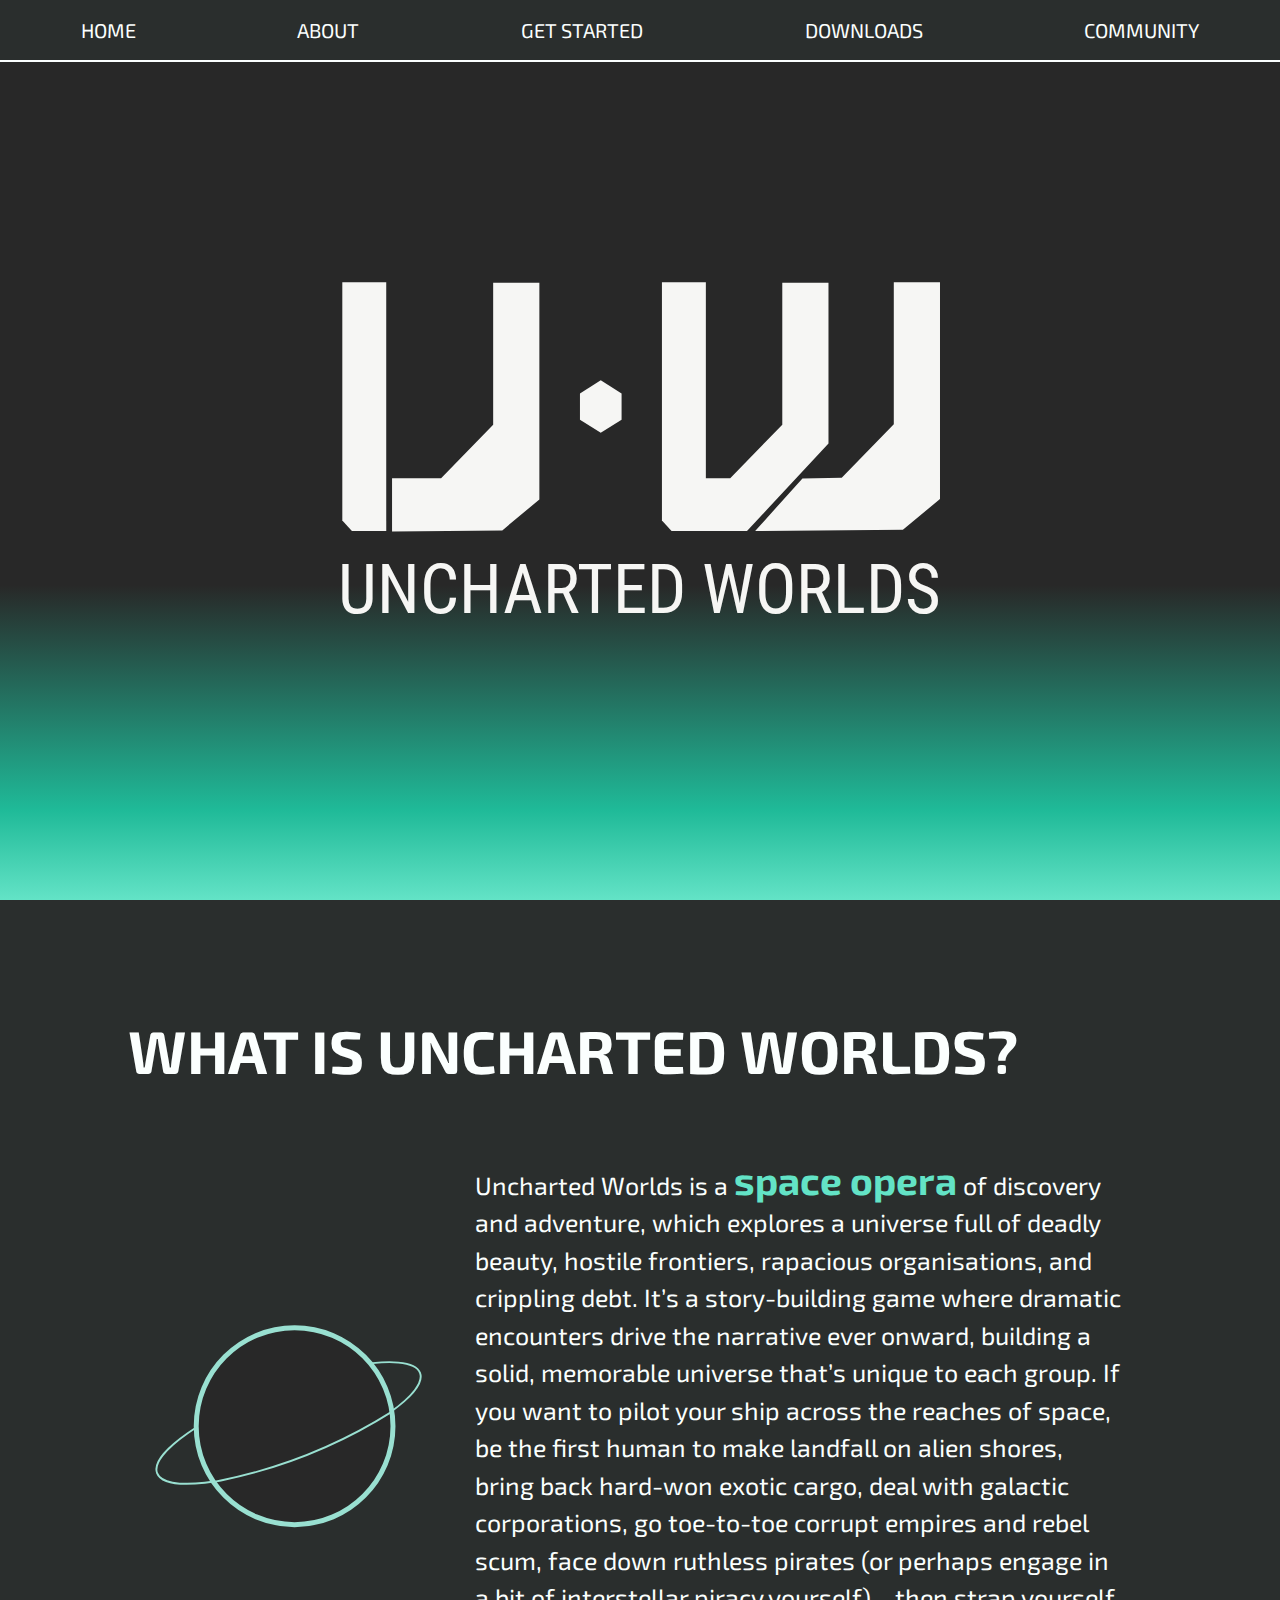
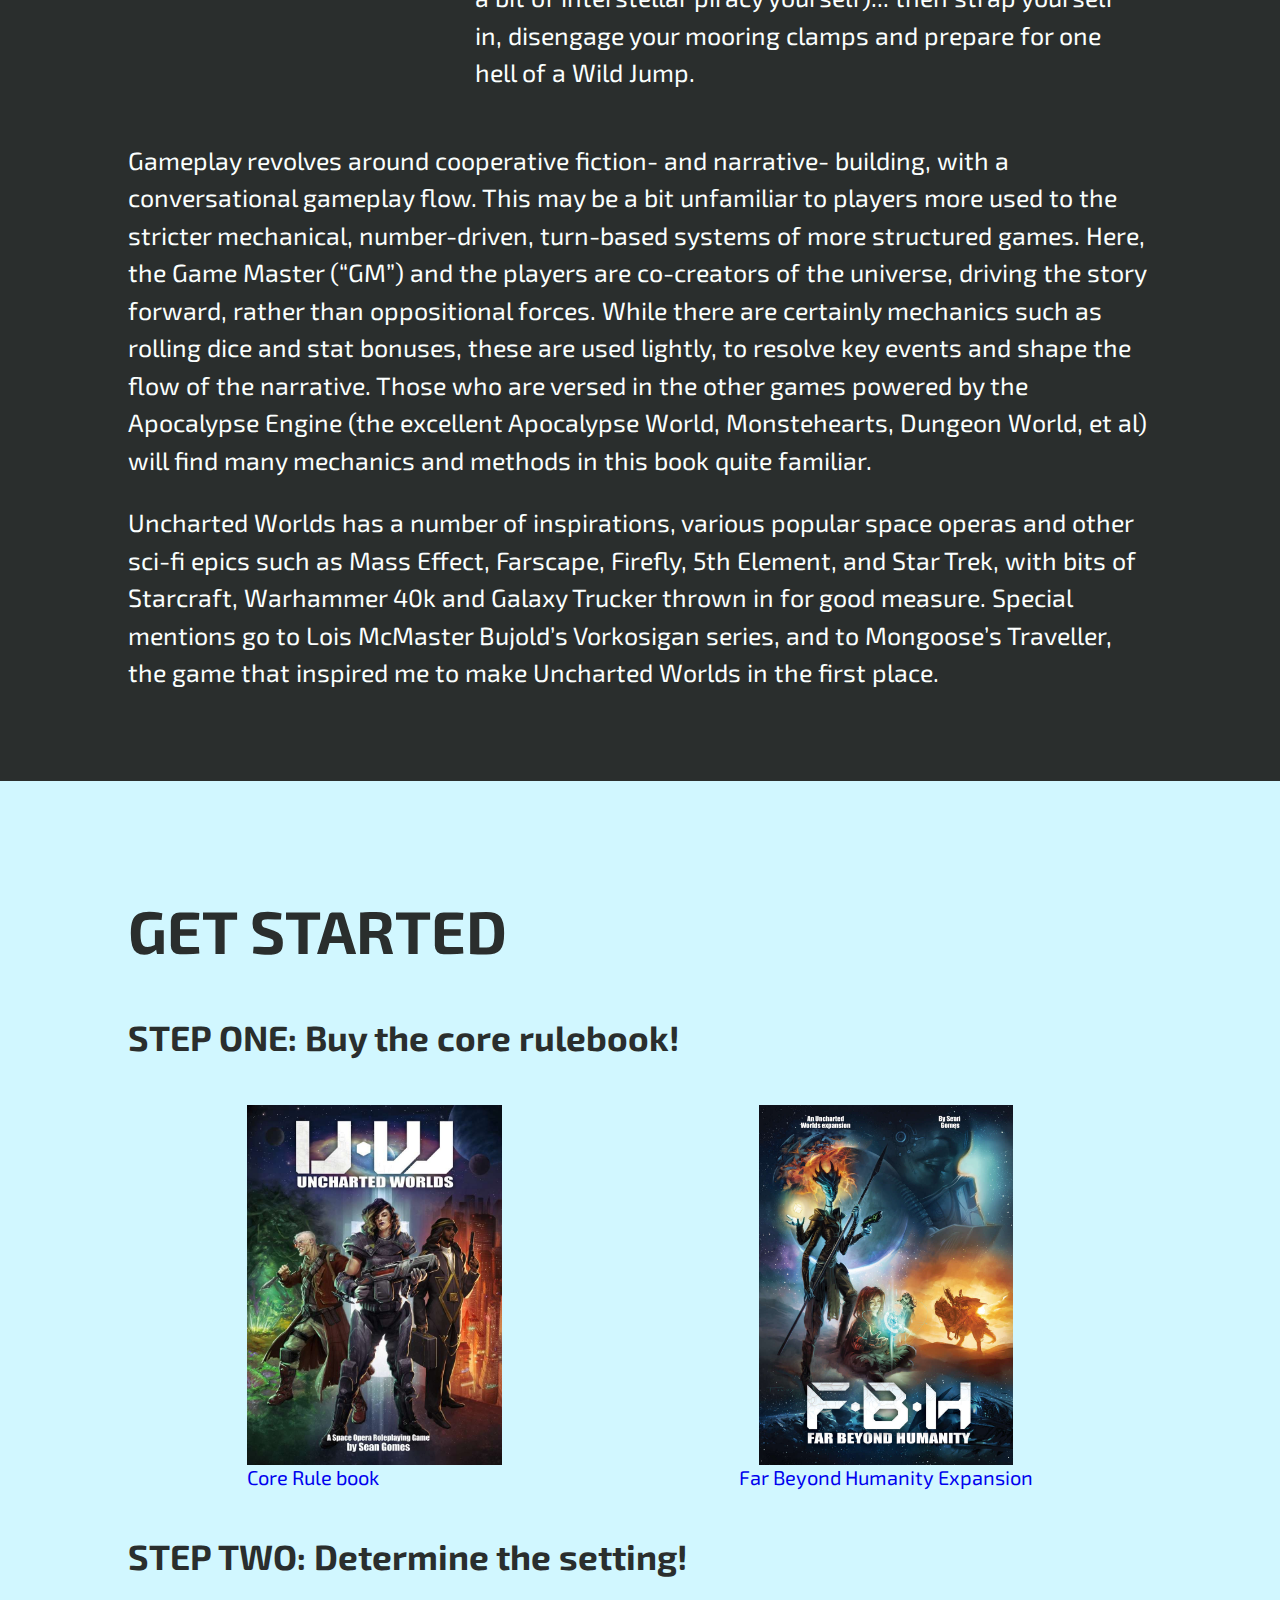
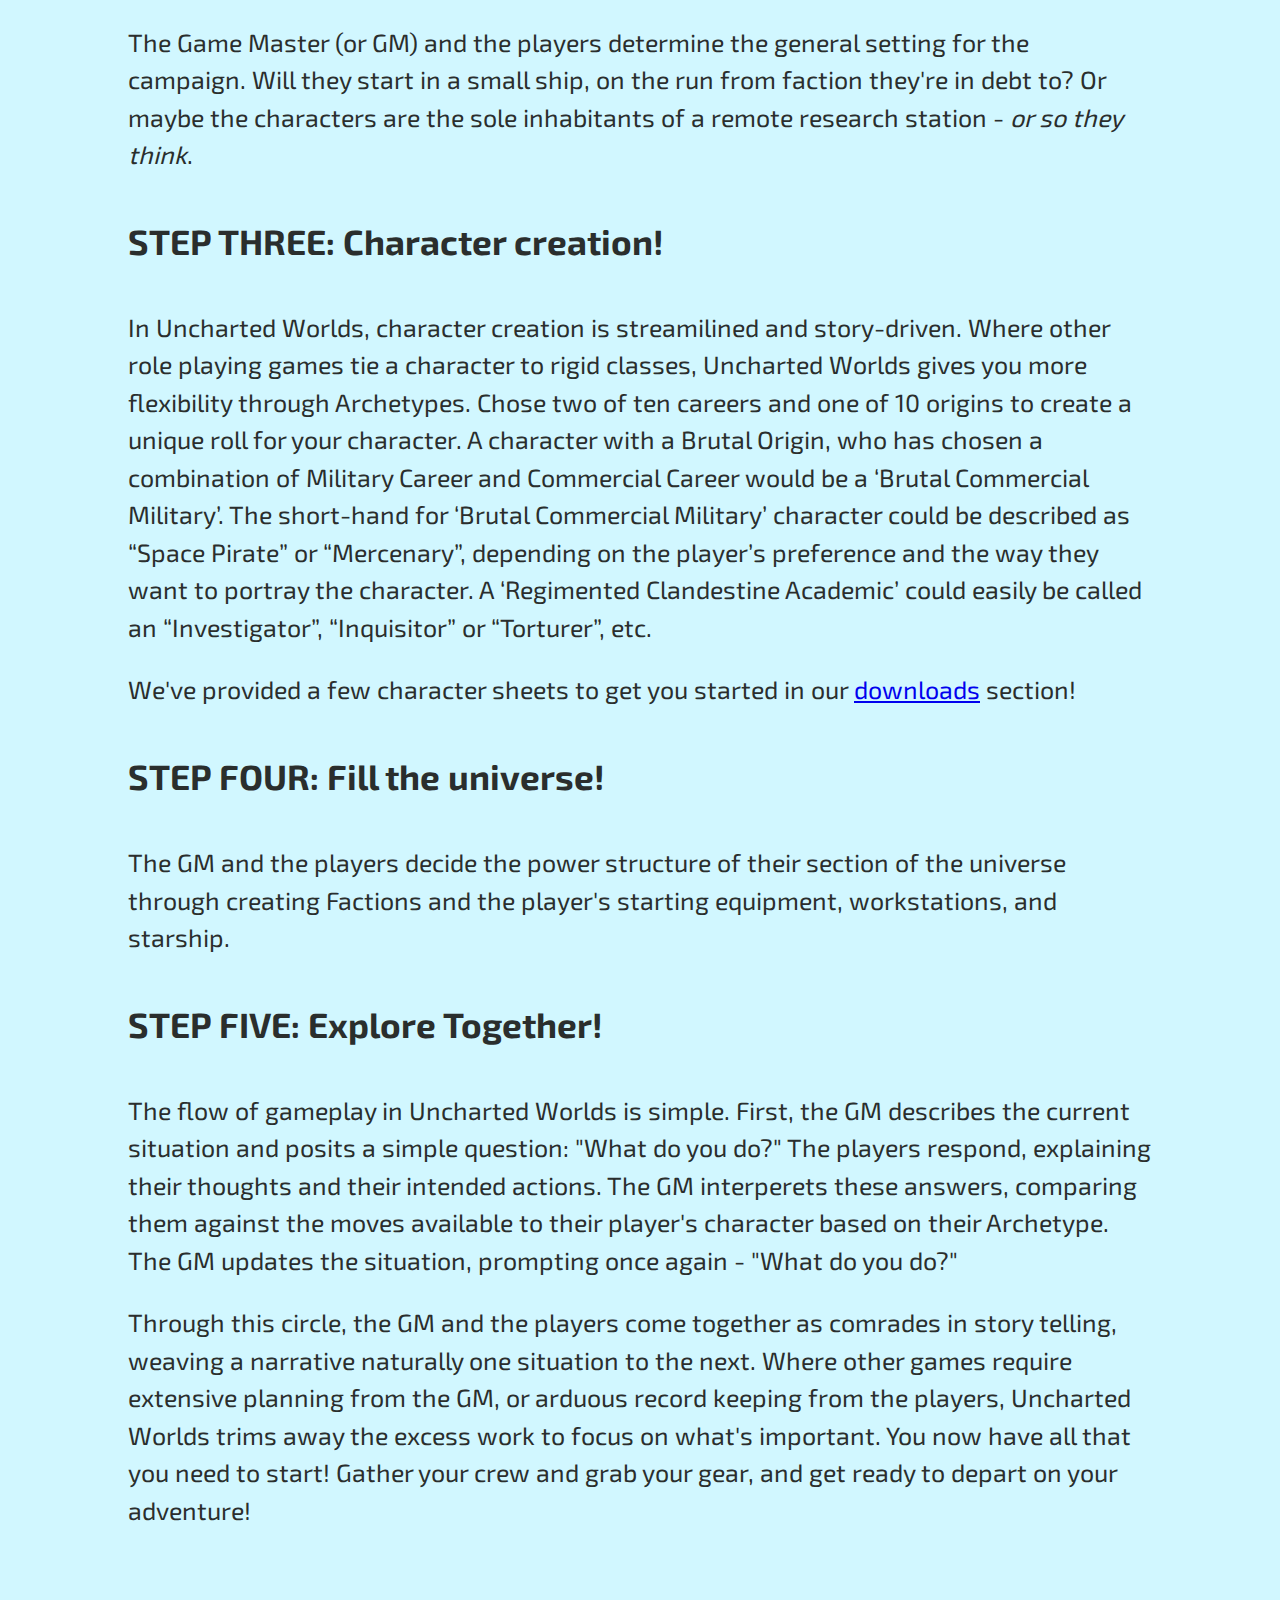
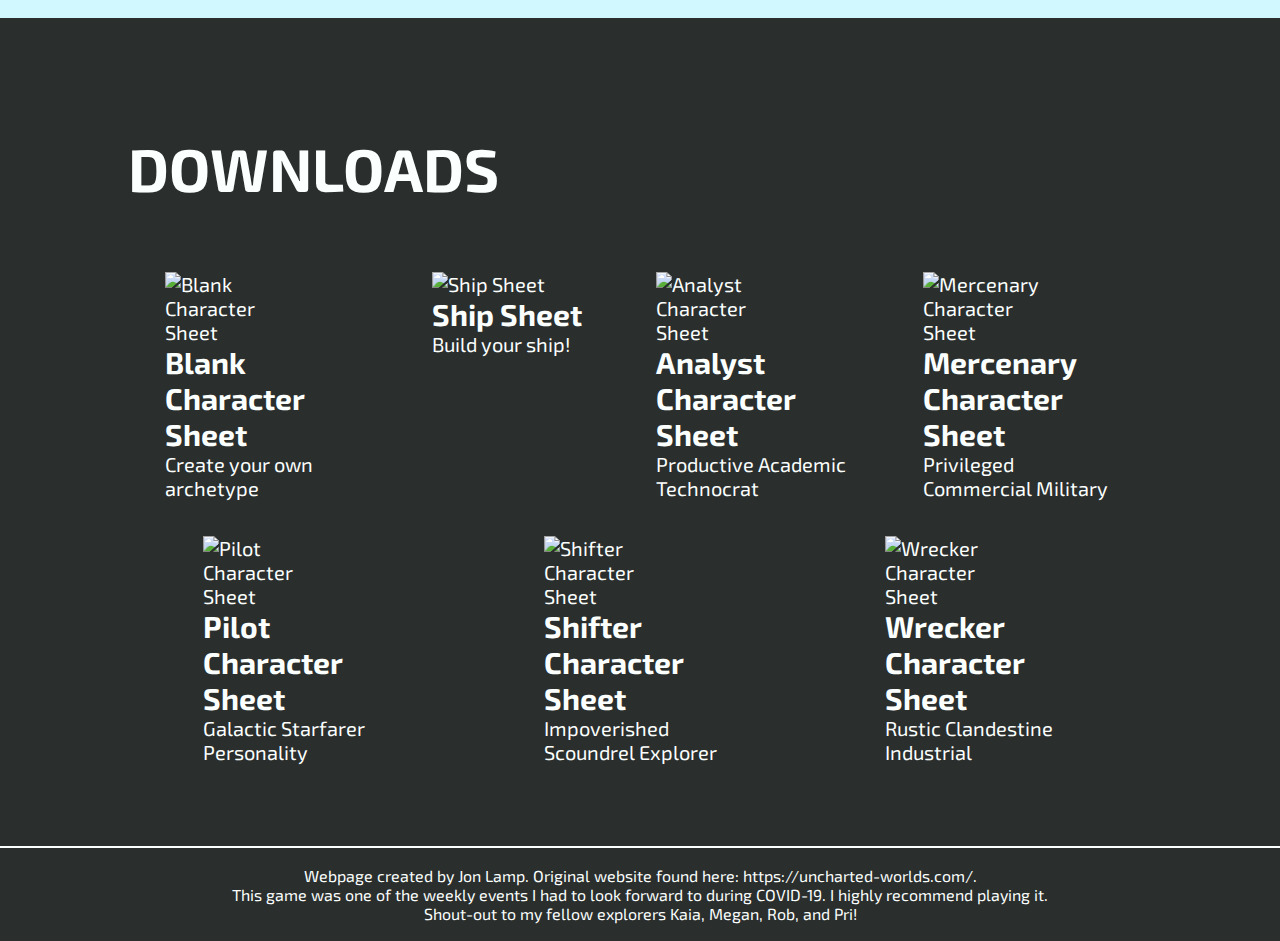
==== index.html @ 68a06e9d "Prep for Github Pages" ====
<!doctype html>
<meta charset="UTF-8">
<head>
    <title>Uncharted Worlds</title>
    <link rel="stylesheet" type="text/css" href="resources/main.css"/>
    <link rel="stylesheet" type="text/css" href="resources/home.css"/>
    <meta name="viewport" content="width=device-width, initial-scale=1.0, user-scalable = 0">
</head>
<body>
    <div id="content">
        <div id="nav">
            <a href="#" class="nav_option">
                <div >
                    HOME
                </div>
            </a>
            <a href="#about" class="nav_option">
                <div>
                    ABOUT
                </div>
            </a>
            <a href="#start" class="nav_option">
                <div >
                    GET STARTED
                </div>
            </a>
            <a href="#downloads" class="nav_option">
                <div >
                   DOWNLOADS
                </div>
            </a>
            <a href="https://uncharted-worlds.com/forum/" class="nav_option">
                <div >
                    COMMUNITY
                </div>
            </a>
        </div>
        <div id="main_cont">
            <div id="main">
                <img src="resources/UNCHRT.svg" alt="Uncharted Worlds Logo"/>
            </div>
        </div>
        <div id="about" class="section">
            <h2>WHAT IS UNCHARTED WORLDS?</h2>
            <div class="row">
                <div><img id="planet_svg" src="resources/planet.svg" alt="planet"/></div>
                <div>
                    <p>
                        Uncharted Worlds is a <span class="accent_text">space opera</span> of discovery and adventure, which explores a universe
                        full of deadly beauty, hostile frontiers, rapacious organisations, and crippling debt. It’s a
                        story-building game where dramatic encounters drive the narrative ever onward, building
                        a solid, memorable universe that’s unique to each group. If you want to pilot your ship
                        across the reaches of space, be the first human to make landfall on alien shores, bring back
                        hard-won exotic cargo, deal with galactic corporations, go toe-to-toe corrupt empires and
                        rebel scum, face down ruthless pirates (or perhaps engage in a bit of interstellar piracy
                        yourself)... then strap yourself in, disengage your mooring clamps and prepare for one
                        hell of a Wild Jump.
                    </p>
                </div>
            </div>
            <p>
                Gameplay revolves around cooperative fiction- and narrative- building, with a
                conversational gameplay flow. This may be a bit unfamiliar to players more used to the
                stricter mechanical, number-driven, turn-based systems of more structured games. Here,
                the Game Master (“GM”) and the players are co-creators of the universe, driving the
                story forward, rather than oppositional forces. While there are certainly mechanics such
                as rolling dice and stat bonuses, these are used lightly, to resolve key events and shape the
                flow of the narrative. Those who are versed in the other games powered by the Apocalypse
                Engine (the excellent Apocalypse World, Monstehearts, Dungeon World, et al) will find
                many mechanics and methods in this book quite familiar.
            </p>
            <p>
                Uncharted Worlds has a number of inspirations, various popular space operas and other
                sci-fi epics such as Mass Effect, Farscape, Firefly, 5th Element, and Star Trek, with bits
                of Starcraft, Warhammer 40k and Galaxy Trucker thrown in for good measure. Special
                mentions go to Lois McMaster Bujold’s Vorkosigan series, and to Mongoose’s Traveller,
                the game that inspired me to make Uncharted Worlds in the first place.
            </p>
        </div>
        <div id="start" class="section">
            <div>
                <h2>GET STARTED</h2>
            </div>
            <div id="step_one">
                <h4>
                    STEP ONE: Buy the core rulebook!
                </h4>
                <div class="row">
                    <a href="https://www.drivethrurpg.com/product/162122/Uncharted-Worlds"><div style="flex-direction:column">
                        <img src="resources/core.jpg" alt="core_cover" style="height: 40vh;">
                        Core Rule book
                    </div></a>
                    <a href="https://www.drivethrurpg.com/product/215816/Uncharted-Worlds-Far-Beyond-Humanity"><div style="flex-direction:column">
                        <img src="resources/fbh.jpg" alt="expansion_cover" style="height: 40vh;">
                        Far Beyond Humanity Expansion
                    </div></a>
                </div>
            </div>
            <div id="step_two">
                <h4>
                    STEP TWO: Determine the setting!
                </h4>
                <p>
                    The Game Master (or GM) and the players determine the general setting for the campaign. Will they start in a small ship, on the run from faction they're in debt to? 
                    Or maybe the characters are the sole inhabitants of a remote research station - <span style="font-style: italic">or so they think</span>.
                </p>
            </div>
            <div id="step_three">
                <h4>
                    STEP THREE: Character creation!
                </h4>
                <p>
                    In Uncharted Worlds, character creation is streamilined and story-driven. Where other role playing games tie a character to rigid classes, Uncharted Worlds gives you more 
                    flexibility through Archetypes. Chose two of ten careers and one of 10 origins to create a unique roll for your character. A character with a Brutal Origin, who has chosen a combination of Military Career and
                    Commercial Career would be a ‘Brutal Commercial Military’. The short-hand for ‘Brutal
                    Commercial Military’ character could be described as “Space Pirate” or “Mercenary”,
                    depending on the player’s preference and the way they want to portray the character. A
                    ‘Regimented Clandestine Academic’ could easily be called an “Investigator”, “Inquisitor”
                    or “Torturer”, etc.
                </p>
                <p>
                    We've provided a few character sheets to get you started in our <a href="#downloads">downloads</a> section!
                </p>
            </div>
            <div id="step_four">
                <h4>
                    STEP FOUR: Fill the universe!
                </h4>
                <p>
                    The GM and the players decide the power structure of their section of the universe through creating Factions and the player's 
                    starting equipment, workstations, and starship.
                </p>
            </div>
            <div id="step_five">
                <h4>
                    STEP FIVE: Explore Together!
                </h4>
                <p>
                    The flow of gameplay in Uncharted Worlds is simple. First, the GM describes the current situation and posits a simple question: "What do you do?" 
                    The players respond, explaining their thoughts and their intended actions. The GM interperets these answers, comparing them against the moves 
                    available to their player's character based on their Archetype. The GM updates the situation, prompting once again - "What do you do?"
                </p>
                <p>
                    Through this circle, the GM and the players come together as comrades in story telling, weaving a narrative naturally one situation to the next. 
                    Where other games require extensive planning from the GM, or arduous record keeping from the players, Uncharted Worlds trims away the excess work to focus on what's important. 
                    You now have all that you need to start! Gather your crew and grab your gear, and get ready to depart on your adventure!
                </p>
            </div>
        </div>
        <div id="downloads" class="section">
            <h2>DOWNLOADS</h2>
            <div class="row">
                <a href="https://uncharted-worlds.com//images/sheets/Blank.pdf">
                    <div class="flex_grid_item">
                        <img src="https://uncharted-worlds.com//images/sheets/Character_Blank-465x6402.jpg" alt="Blank Character Sheet"/>
                        <h4>Blank Character Sheet</h4>
                        Create your own archetype
                    </div>
                </a>
                <a href="https://uncharted-worlds.com////images/sheets/ShipSheet.pdf">
                    <div class="flex_grid_item">
                        <img src="https://uncharted-worlds.com//images/sheets/ShipSheet-600x600.jpg" alt="Ship Sheet"/>
                        <h4>Ship Sheet</h4>
                        Build your ship!
                    </div>
                </a>
                <a href="https://uncharted-worlds.com///images/sheets/Analyst.pdf">
                    <div class="flex_grid_item">
                        <img src="https://uncharted-worlds.com//images/sheets/ProductiveAcademicTechnocrat-465x6402.jpg" alt="Analyst Character Sheet"/>
                        <h4>Analyst Character Sheet</h4>
                        Productive Academic Technocrat
                    </div>
                </a>
                <a href="https://uncharted-worlds.com///images/sheets/Mercenary.pdf">
                    <div class="flex_grid_item">
                        <img src="https://uncharted-worlds.com//images/sheets/PrivilegedCommercialMilitary-465x640.jpg" alt="Mercenary Character Sheet"/>
                        <h4>Mercenary Character Sheet</h4>
                        Privileged Commercial Military
                    </div>
                </a>
                <a href="https://uncharted-worlds.com////images/sheets/Pilot.pdf">
                    <div class="flex_grid_item">
                        <img src="https://uncharted-worlds.com//images/sheets/GalacticPersonalityStarfarer-465x640.jpg" alt="Pilot Character Sheet"/>
                        <h4>Pilot Character Sheet</h4>
                        Galactic Starfarer Personality
                    </div>
                </a>
                <a href="https://uncharted-worlds.com///images/sheets/Smuggler.pdf">
                    <div class="flex_grid_item">
                        <img src="https://uncharted-worlds.com//images/sheets/ImpoverishedExplorerScoundrel-465x640.jpg" alt="Shifter Character Sheet"/>
                        <h4>Shifter Character Sheet</h4>
                        Impoverished Scoundrel Explorer
                    </div>
                </a>
                <a href="https://uncharted-worlds.com////images/sheets/Wrecker.pdf">
                    <div class="flex_grid_item">
                        <img src="https://uncharted-worlds.com//images/sheets/RusticClandestineIndustrial-465x640.jpg" alt="Wrecker Character Sheet"/>
                        <h4>Wrecker Character Sheet</h4>
                        Rustic Clandestine Industrial
                    </div>
                </a>
            </div>
        </div>
        <div id="footer">
            Webpage created by Jon Lamp. Original website found here: <a href="https://uncharted-worlds.com/">https://uncharted-worlds.com/</a>. <br/>
            This game was one of the weekly events I had to look forward to during COVID-19. I highly recommend playing it. </br>
            Shout-out to my fellow explorers Kaia, Megan, Rob, and Pri!
        </div>
    </div>
</body>

</html>
---- resources/main.css ----
@font-face{
    font-family:"Exo 2"; 
    src: url("https://fonts.googleapis.com/css2?family=Exo+2&display=swap");
    src: url("fonts/Exo2-VariableFont_wght.ttf");
}
:root {
    --uw_grey: #2A2E2D;
    --uw_white: #FBFFFE;
    --uw_base: #63E3C6;
    --uw_base_dark: #1FBA98;
    --uw_base_light: #C8FBEF;
    --uw_acc1:#FFC970;
    --uw_acc1_dark: #FFAF2B;
    --uw_acc2:#FB6E84;
    --us_acc2_dark: #f42949;

}
body{
    margin:0px;
    padding: 0px;
    font-family: "Exo 2", "Sans-Serif";
}
---- resources/home.css ----
@keyframes glow{
    to{
        text-shadow: 0px 0px 1px var(--uw_base_light), 0px 0px 5px var(--uw_base);
    }
}
#main_cont {
    height: 100%;
    width: 100%;
    background-image: url("/resources/stars_francesco_ungaro_pexels.jpeg");
}
#nav{
    display: flex;
    position: fixed;
    top: 0;
    width: 100% !important;
    border-bottom: 2px  solid var(--uw_white);
    /*margin-left: -1vw;*/
    z-index: 2;
    background-color: var(--uw_grey);
    justify-content: space-around;
    flex-shrink: 2;
}
#nav a{
    text-decoration: none;
    color: var(--uw_white);
    font-size: 1.25em;
    flex-shrink: 2;
}
.nav_option {
    margin: 0vh auto;
    padding: 2vh 5vw;
    align-self: center;
    flex-shrink: 3;
    flex-wrap: wrap;
    height: 100%;
}
.nav_option:hover {
    color: var(--uw_base_light);
    text-decoration: underline !important;
    animation: glow .25s forwards;
}

#main{
    display: flex;
    z-index: 1;
    align-self: center;
    background-image: linear-gradient(to bottom, rgba(40, 40, 40, 1) 65%, var(--uw_base_dark) 90%, var(--uw_base));
    height: 100vh;
    justify-content: center;
}
#main img{
    align-self: center;
    height: 40vh;
    max-width: 80vw;
}
#content {
    position: absolute;
    top: 0;
    z-index: 1;
}
#about{
    background-color: var(--uw_grey);
    color: var(--uw_white);
}
.section{
    padding: 5vw 10vw;
    font-size: 1.25em;
}
.section p{
    font-size: 1.25em;
    line-height: 1.5em;
}
.section h2{
    font-size: 3em;
}
.section h4 {
    font-size: 1.75em;
}
.row {
    display: flex;
}
.row div{
    display: inline-flex;
    padding: 0vh 2vw;
}
.row .flex_grid_item{
    flex-direction: column;
}
#planet_svg{
    width: 30vh;
    align-self: center;
    flex-shrink: 2;
}
.accent_text{
    color:var(--uw_base);
    font-size: 1.55em;
    font-weight: bold;
}
#start {
    background-color: #d1f7FF;
    padding: 5vw 10vw;
    color: var(--uw_grey);
}
#start .row{
    justify-content: space-around;
}
#start img {
    max-height: 30%;
    object-fit: contain;
}
#downloads{
    background-color: var(--uw_grey);
    color: var(--uw_white);
}
#downloads .row {
    justify-content: space-around;
    flex-wrap: wrap;
}
#downloads .row div {
    padding: 2vh 2vw;
    max-width: 15vw;
}
#downloads .row div img{
    max-width: 10vw;
    object-fit: contain;
}
#downloads a{
    text-decoration: none;
    color: var(--uw_white);
}
#downloads a:hover div{
    text-decoration: underline !important;
}
#downloads h4{
    margin: 0vh 0vw;
    font-size: 1.5em;
}
#footer{
    background-color: var(--uw_grey);
    color: var(--uw_white);
    border-top: 2px solid var(--uw_white);
    text-align: center;
    padding: 2vh 0vw;
}
#footer a{
    text-decoration: none;
    color: var(--uw_white);
}
@media screen and (max-width: 600px){
    .nav_option{
        padding: 1vh 1vw;
        font-size: 1em !important;
    }
    .section .row {
        display: block;
    }
    .content{
        padding: 0vh 0vw;
    }
    #downloads .row{
        display: flex;
        flex-direction: row;
        flex-wrap: wrap;
        justify-content: space-between;
    }
    #downloads .row .flex_grid_item{
        max-width: 40vw;
    }
    #downloads .row .flex_grid_item h4{
        font-size: 1em;
    }
}
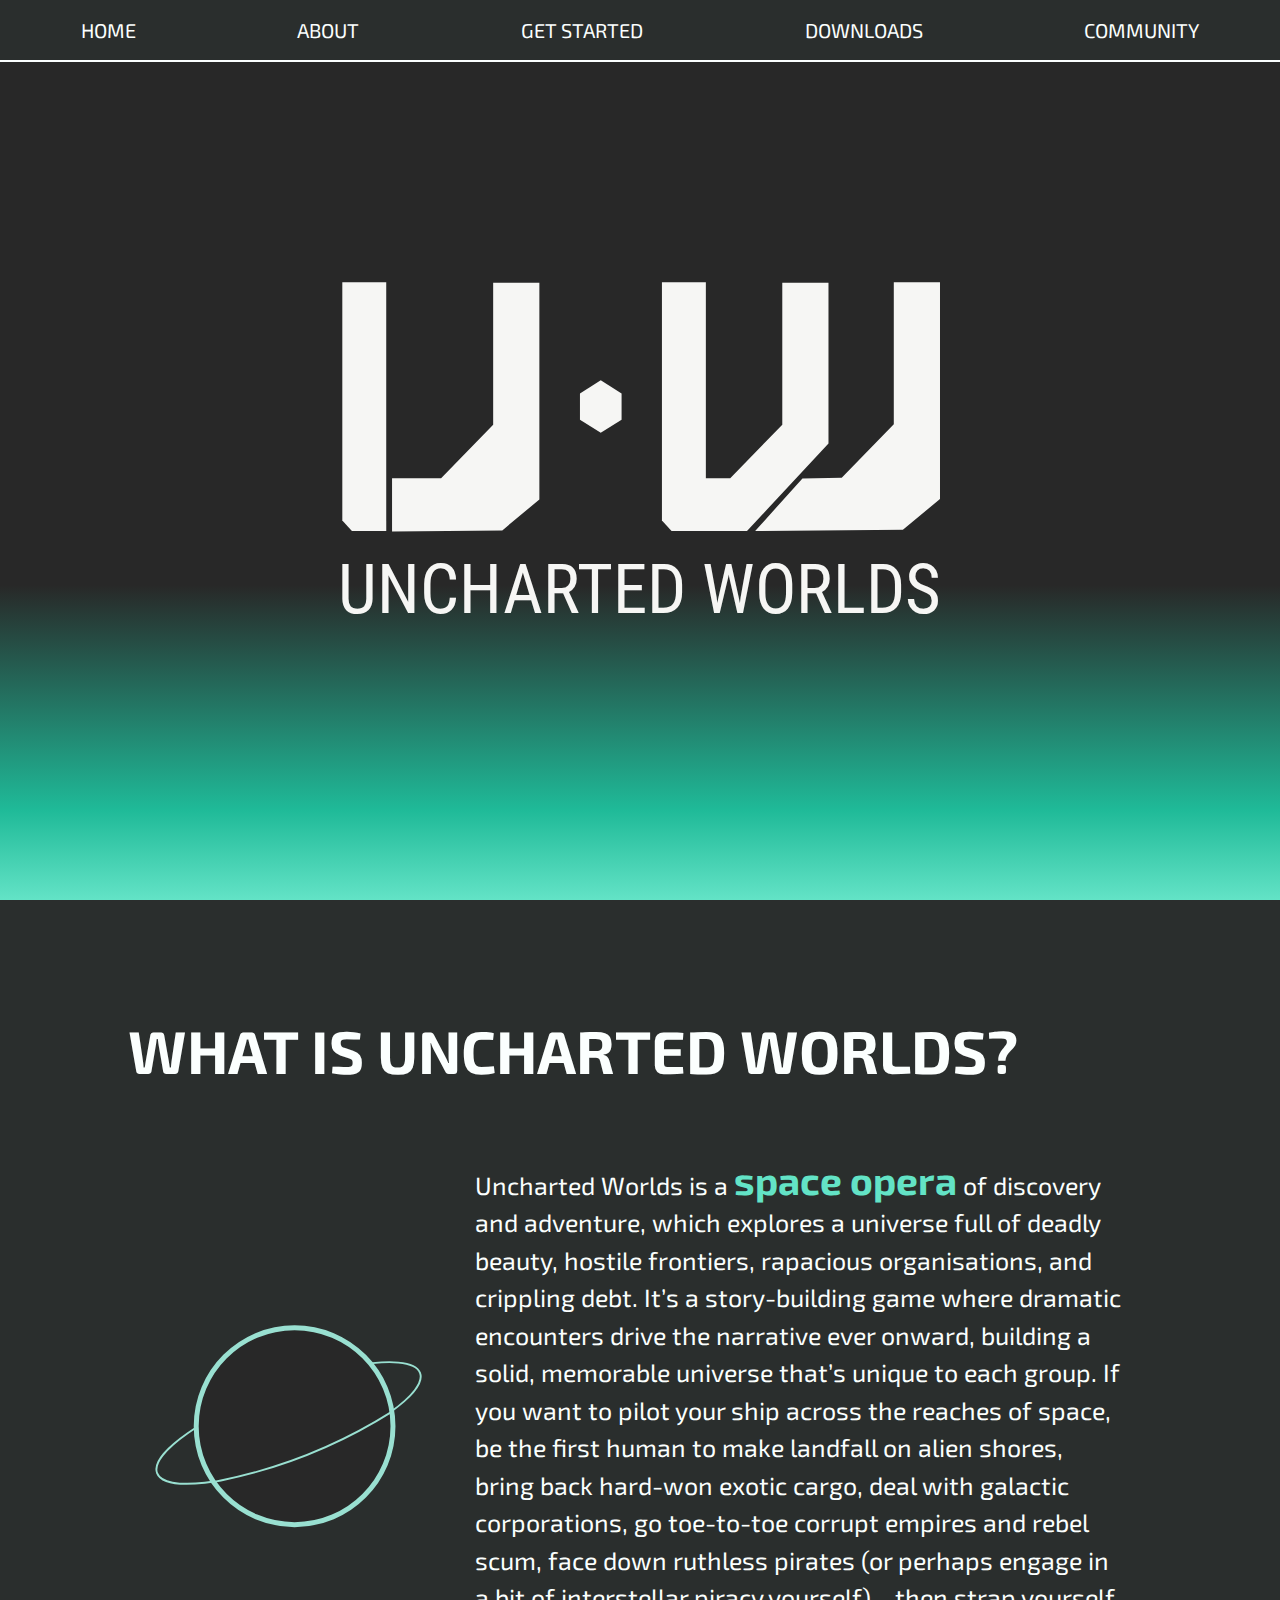
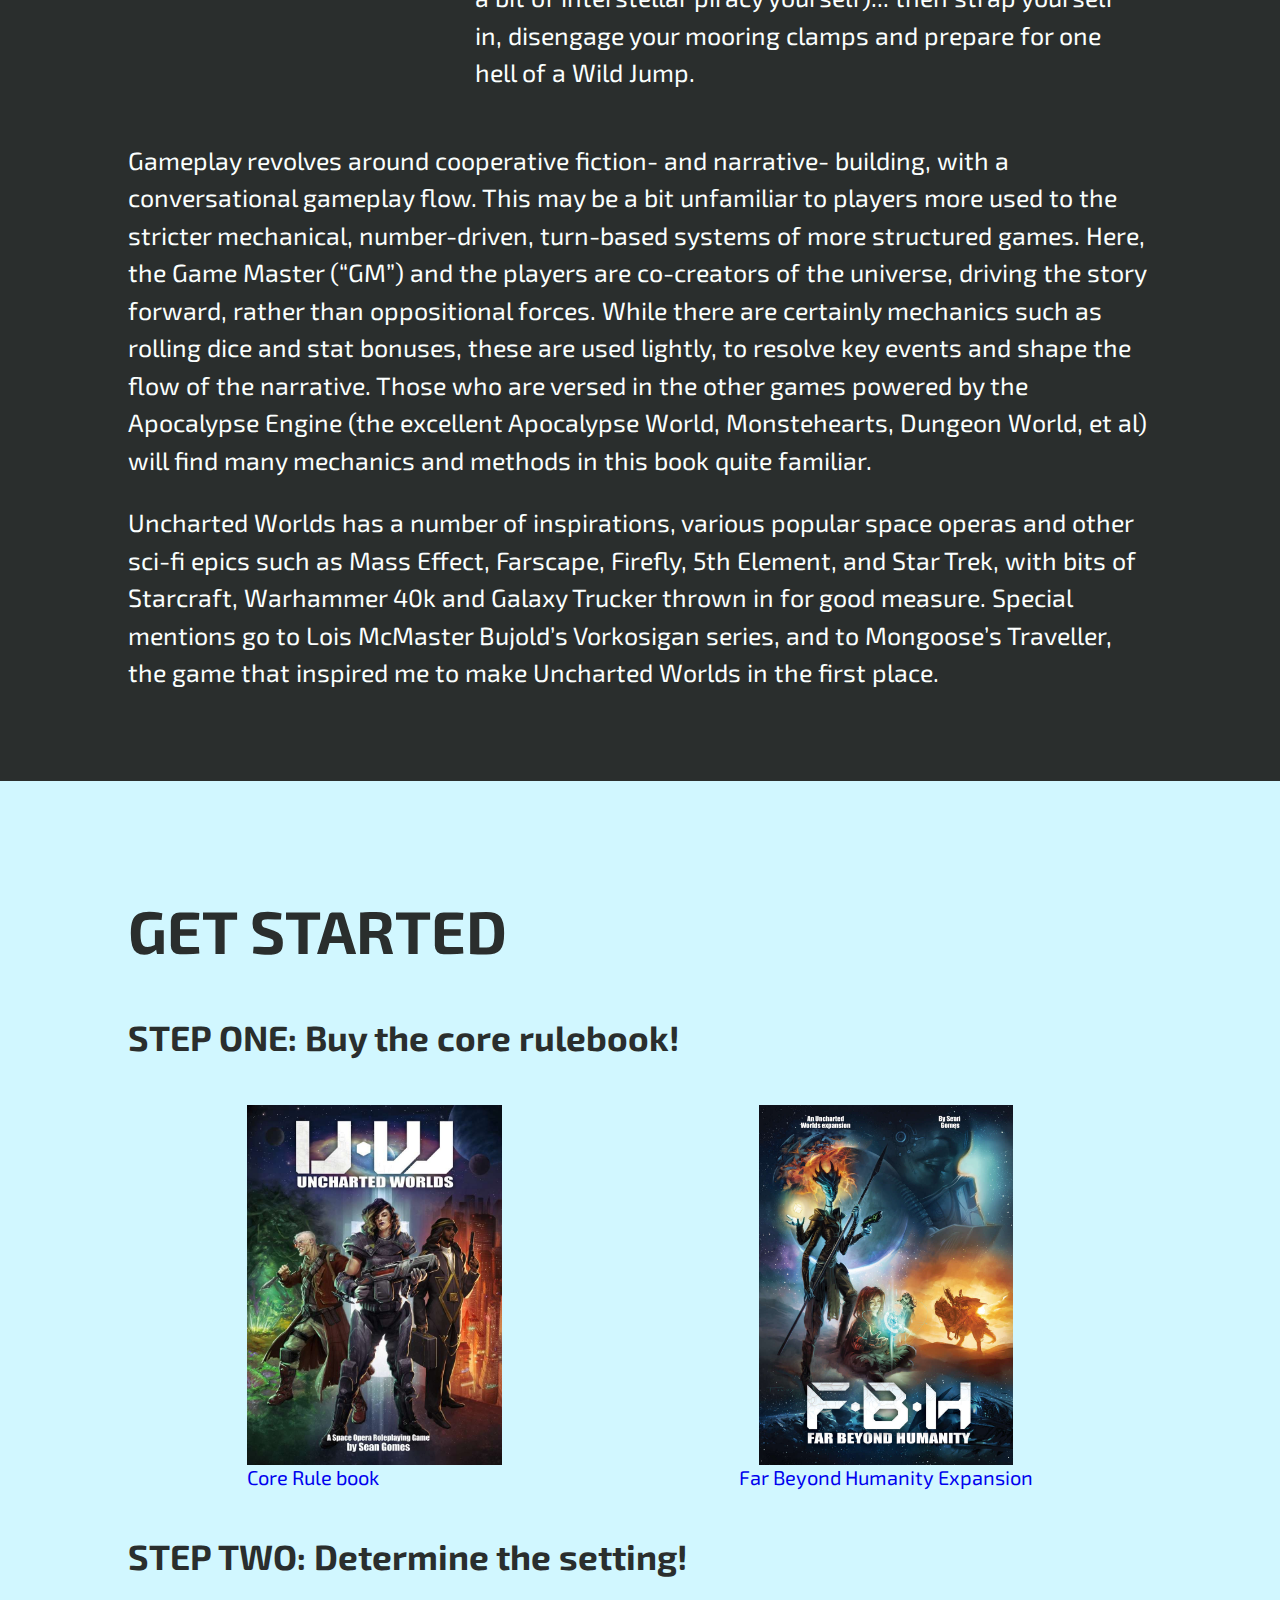
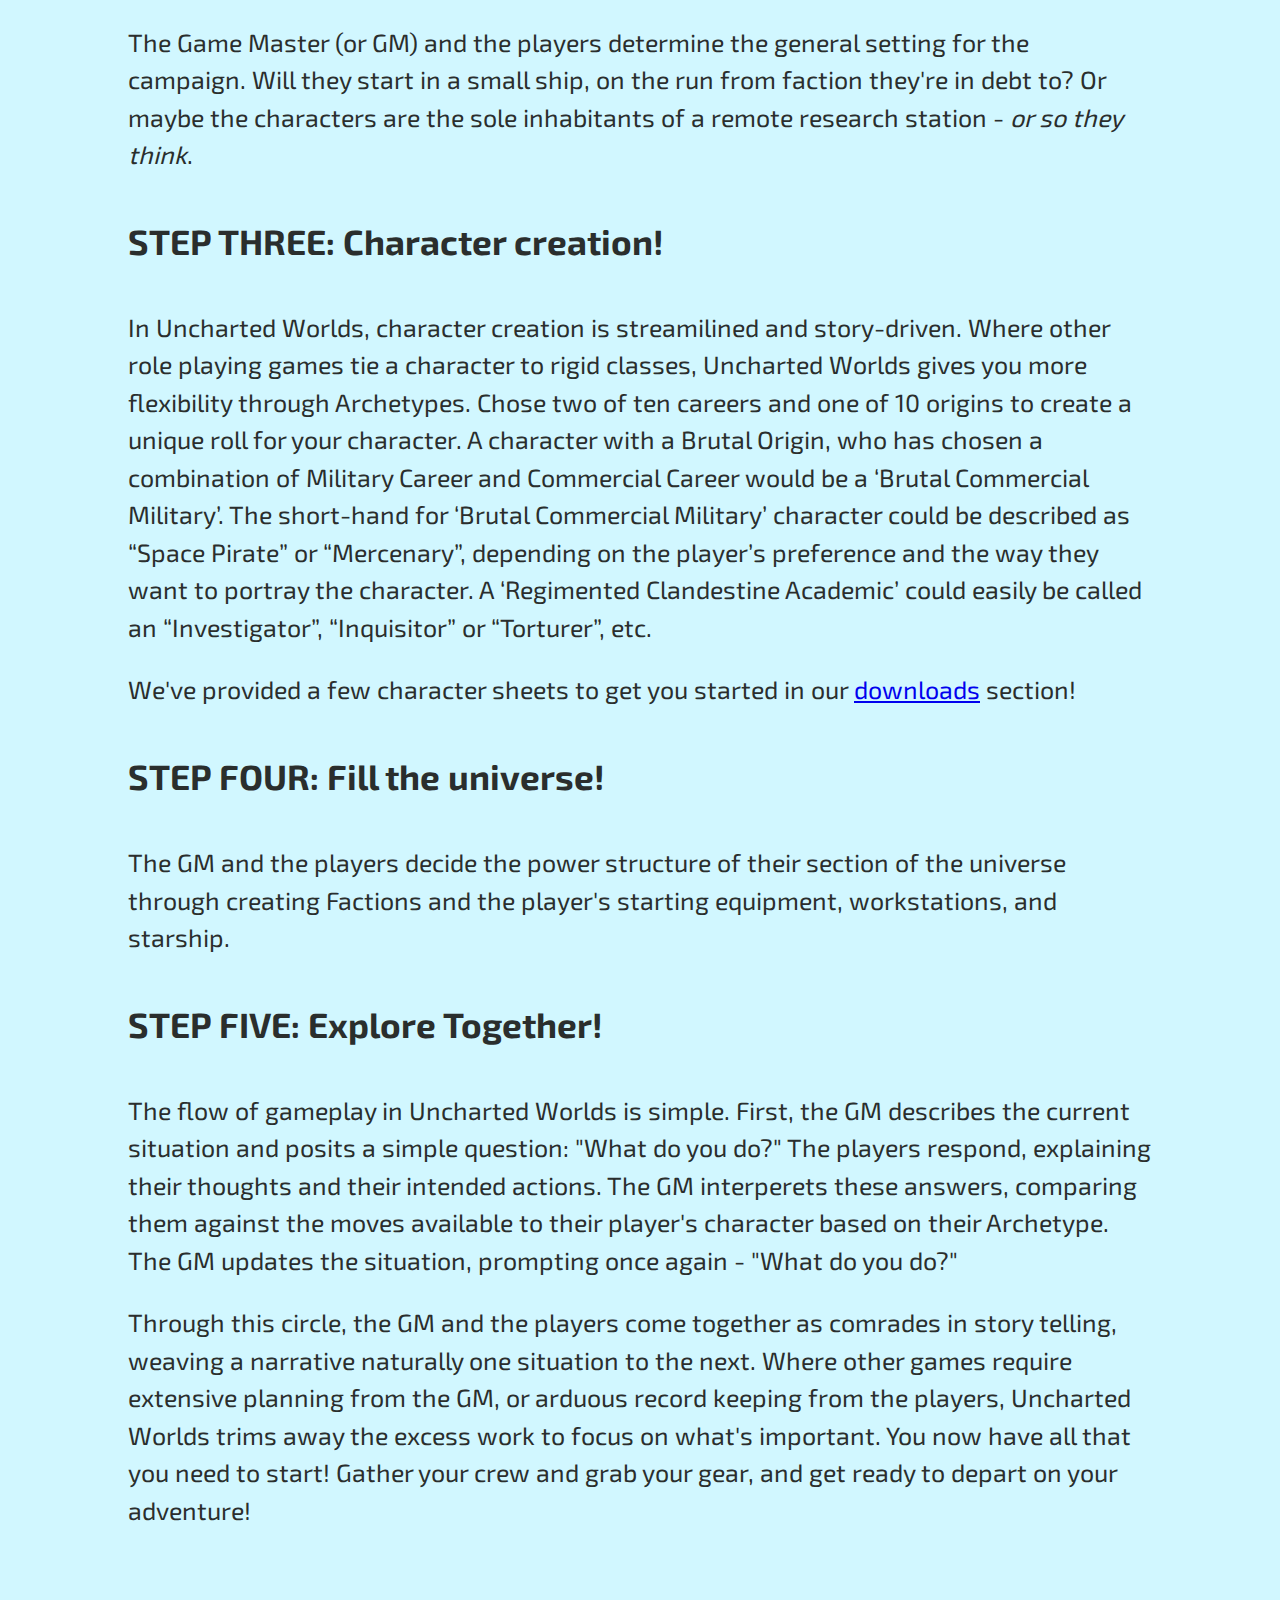
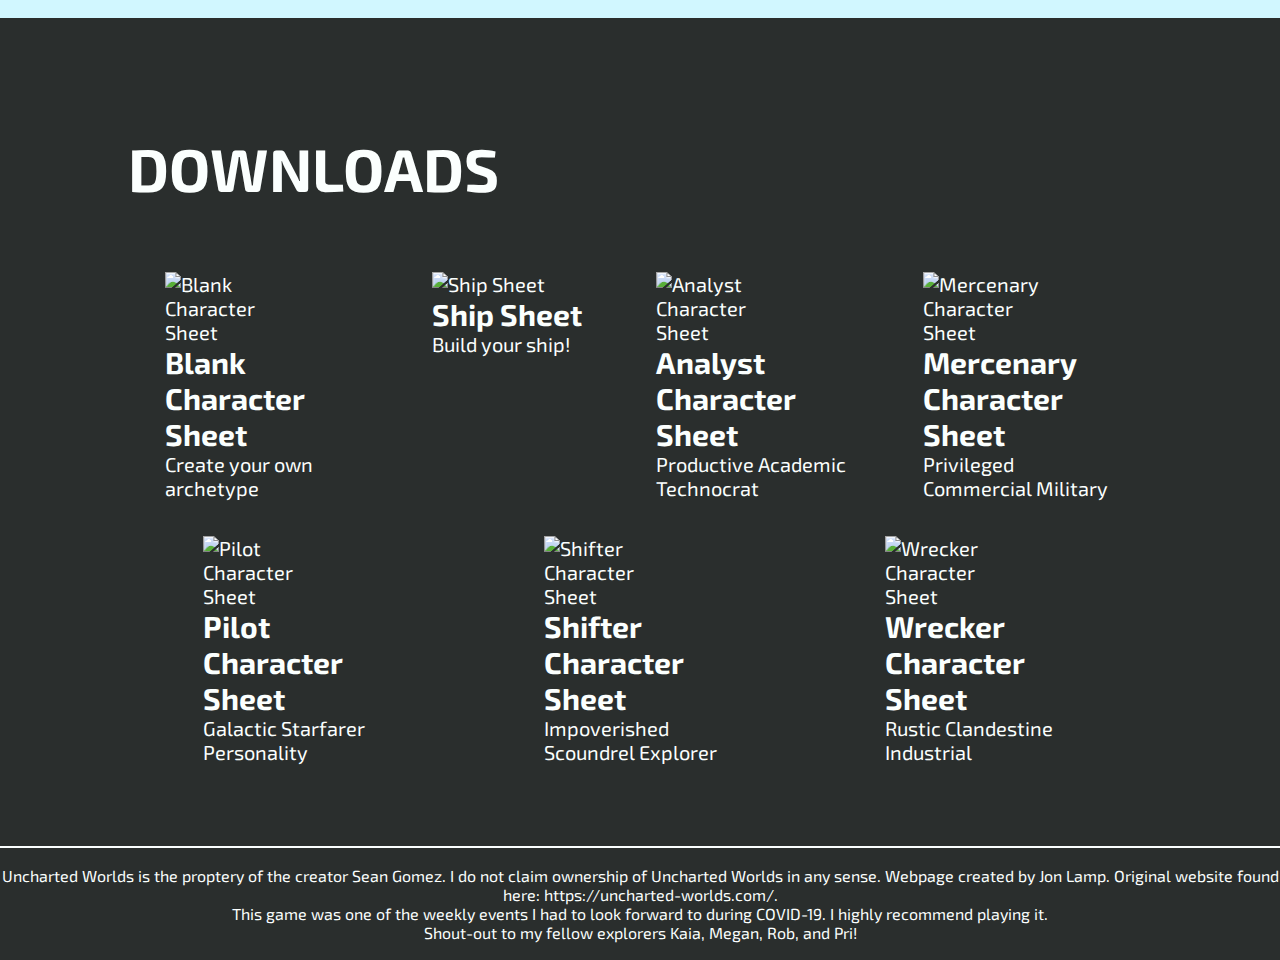
==== commit 2d11a176: "Making it clear that I do not claim ownership of Uncharted Worlds" ====
--- a/index.html
+++ b/index.html
@@ -202,6 +202,7 @@
             </div>
         </div>
         <div id="footer">
+            Uncharted Worlds is the proptery of the creator Sean Gomez. I do not claim ownership of Uncharted Worlds in any sense.
             Webpage created by Jon Lamp. Original website found here: <a href="https://uncharted-worlds.com/">https://uncharted-worlds.com/</a>. <br/>
             This game was one of the weekly events I had to look forward to during COVID-19. I highly recommend playing it. </br>
             Shout-out to my fellow explorers Kaia, Megan, Rob, and Pri!
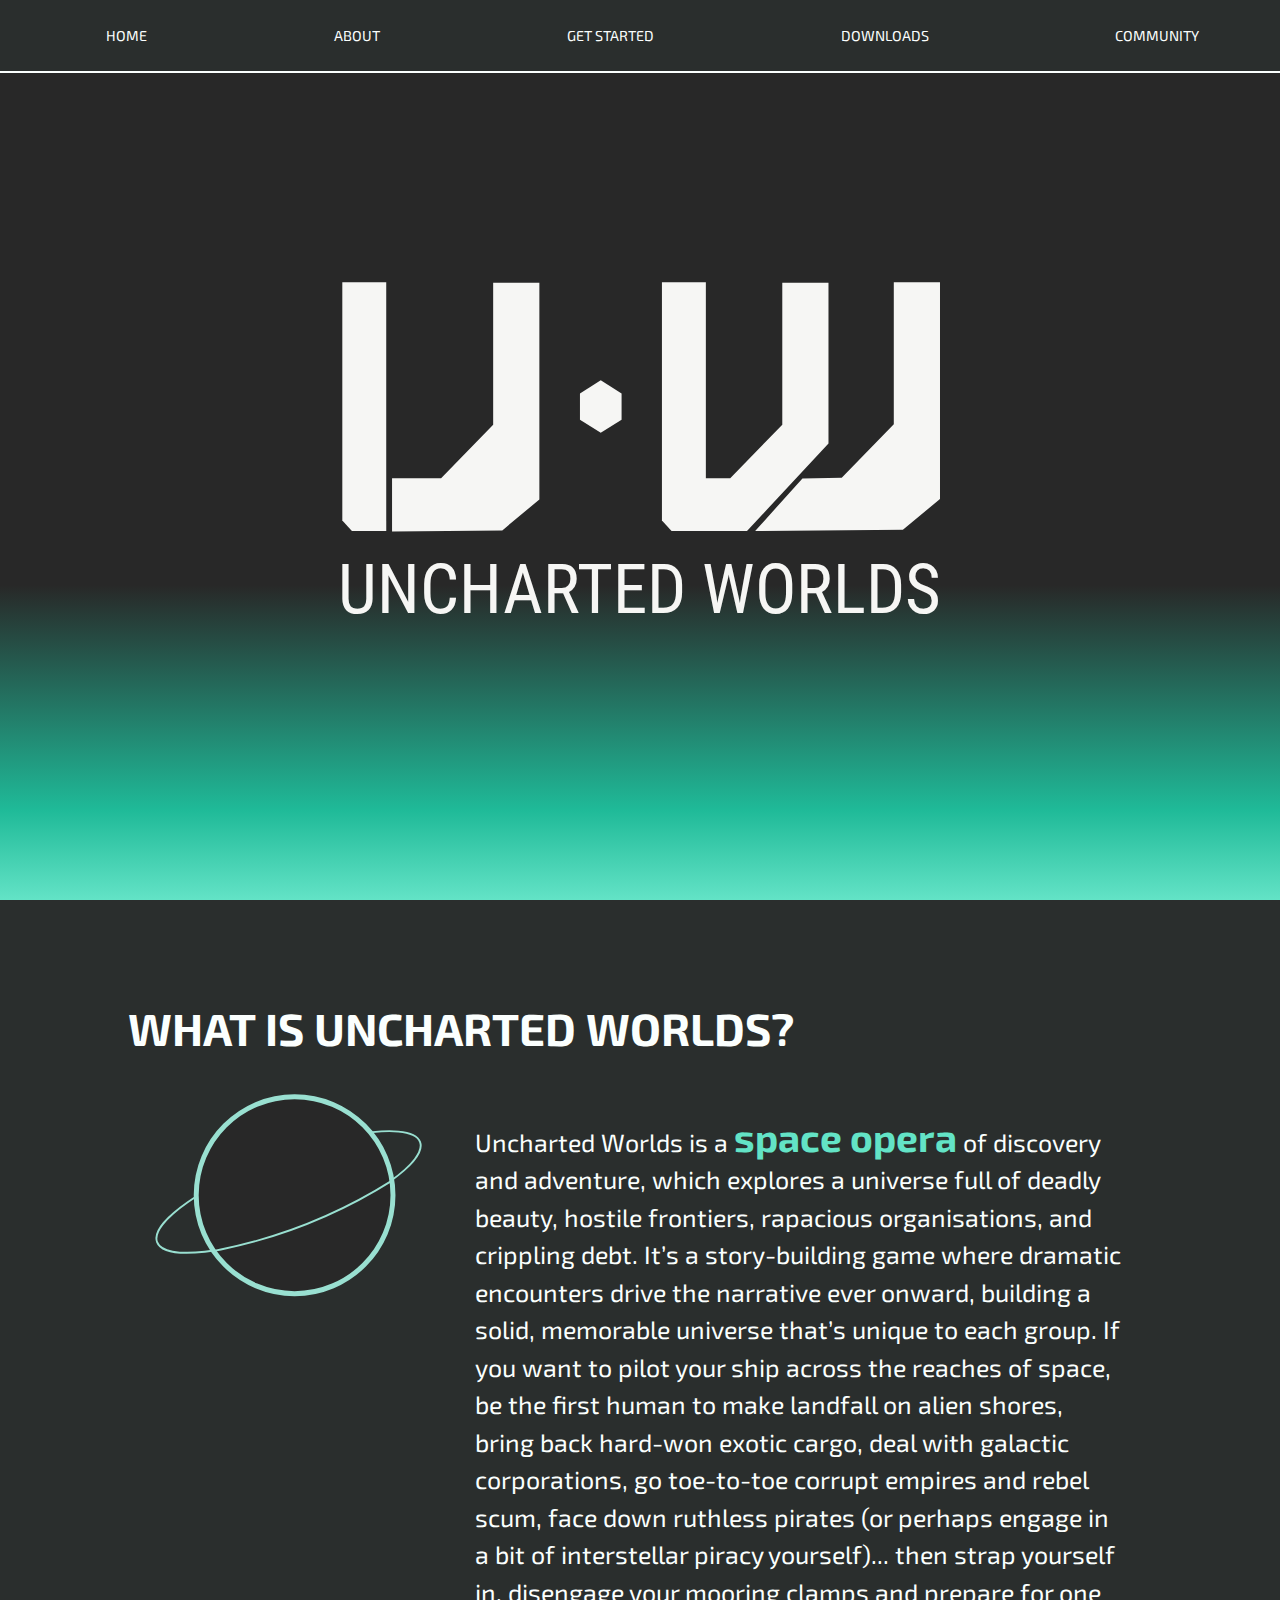
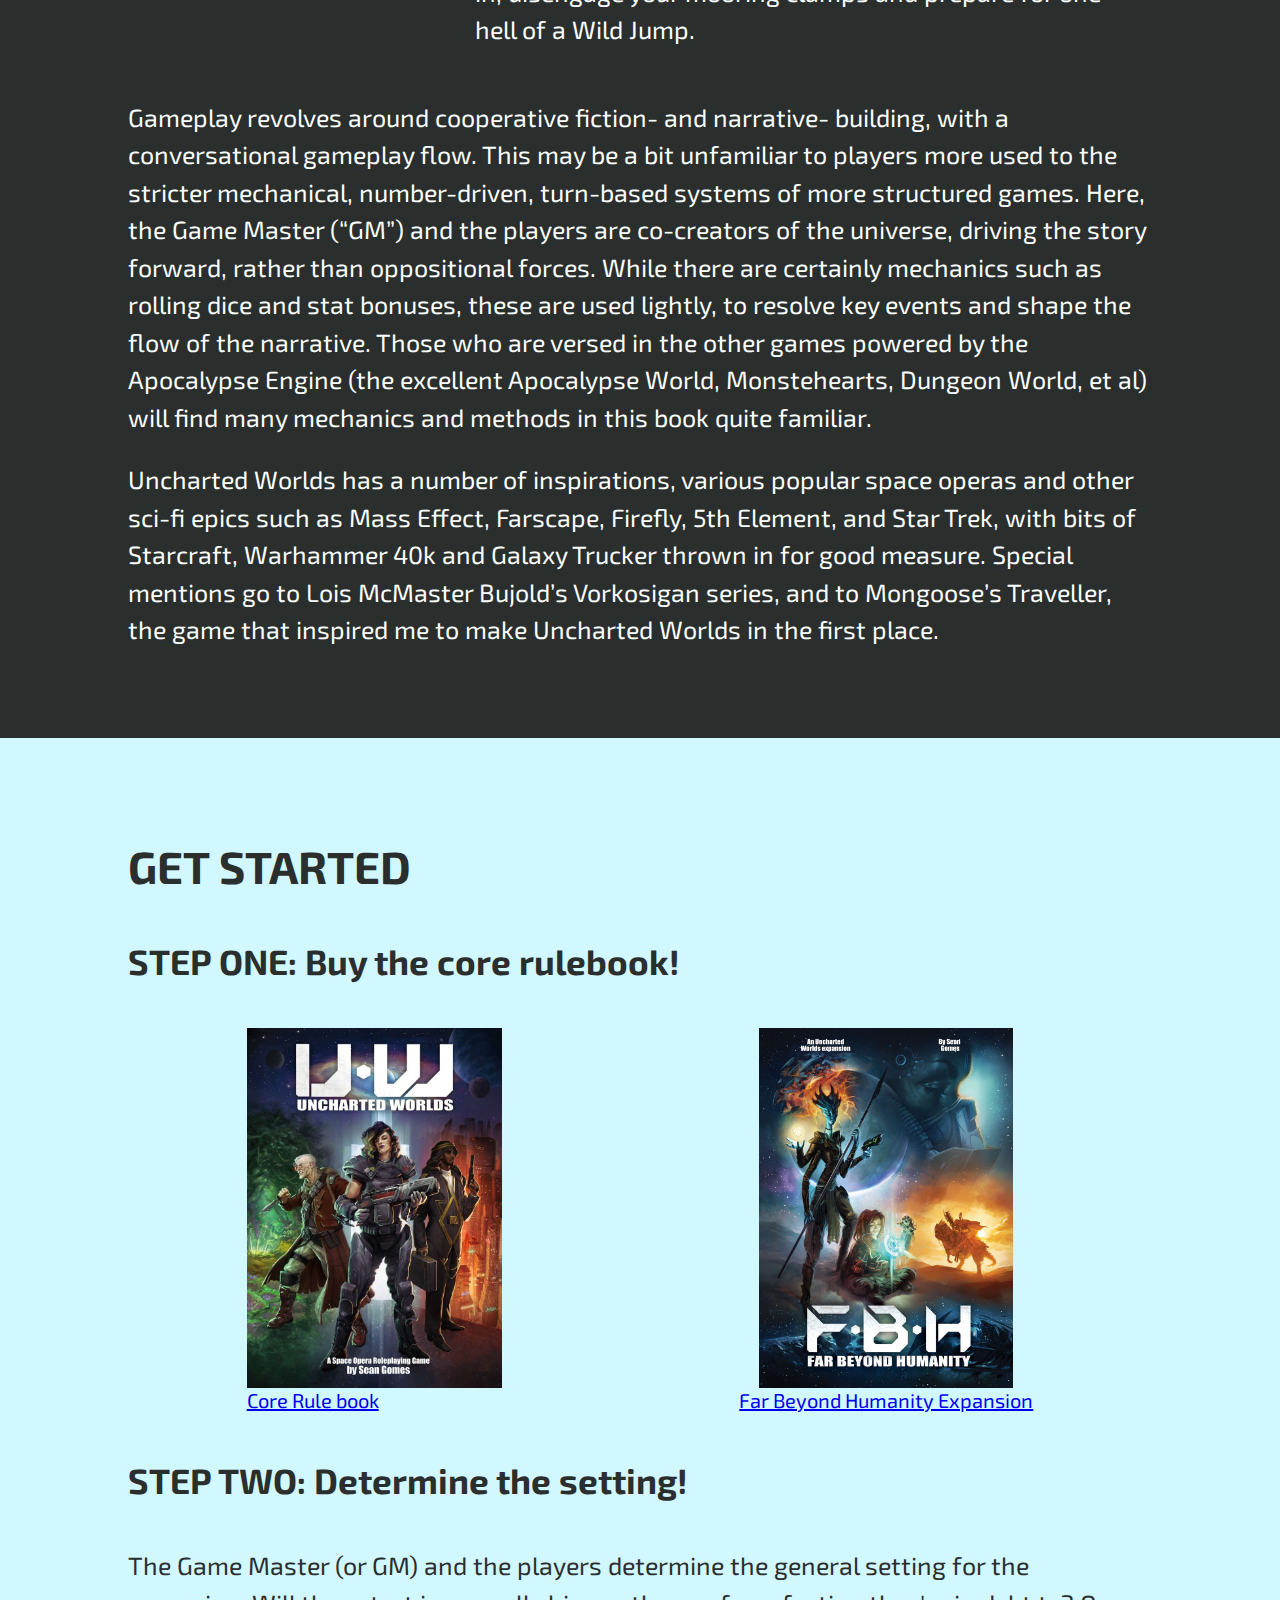
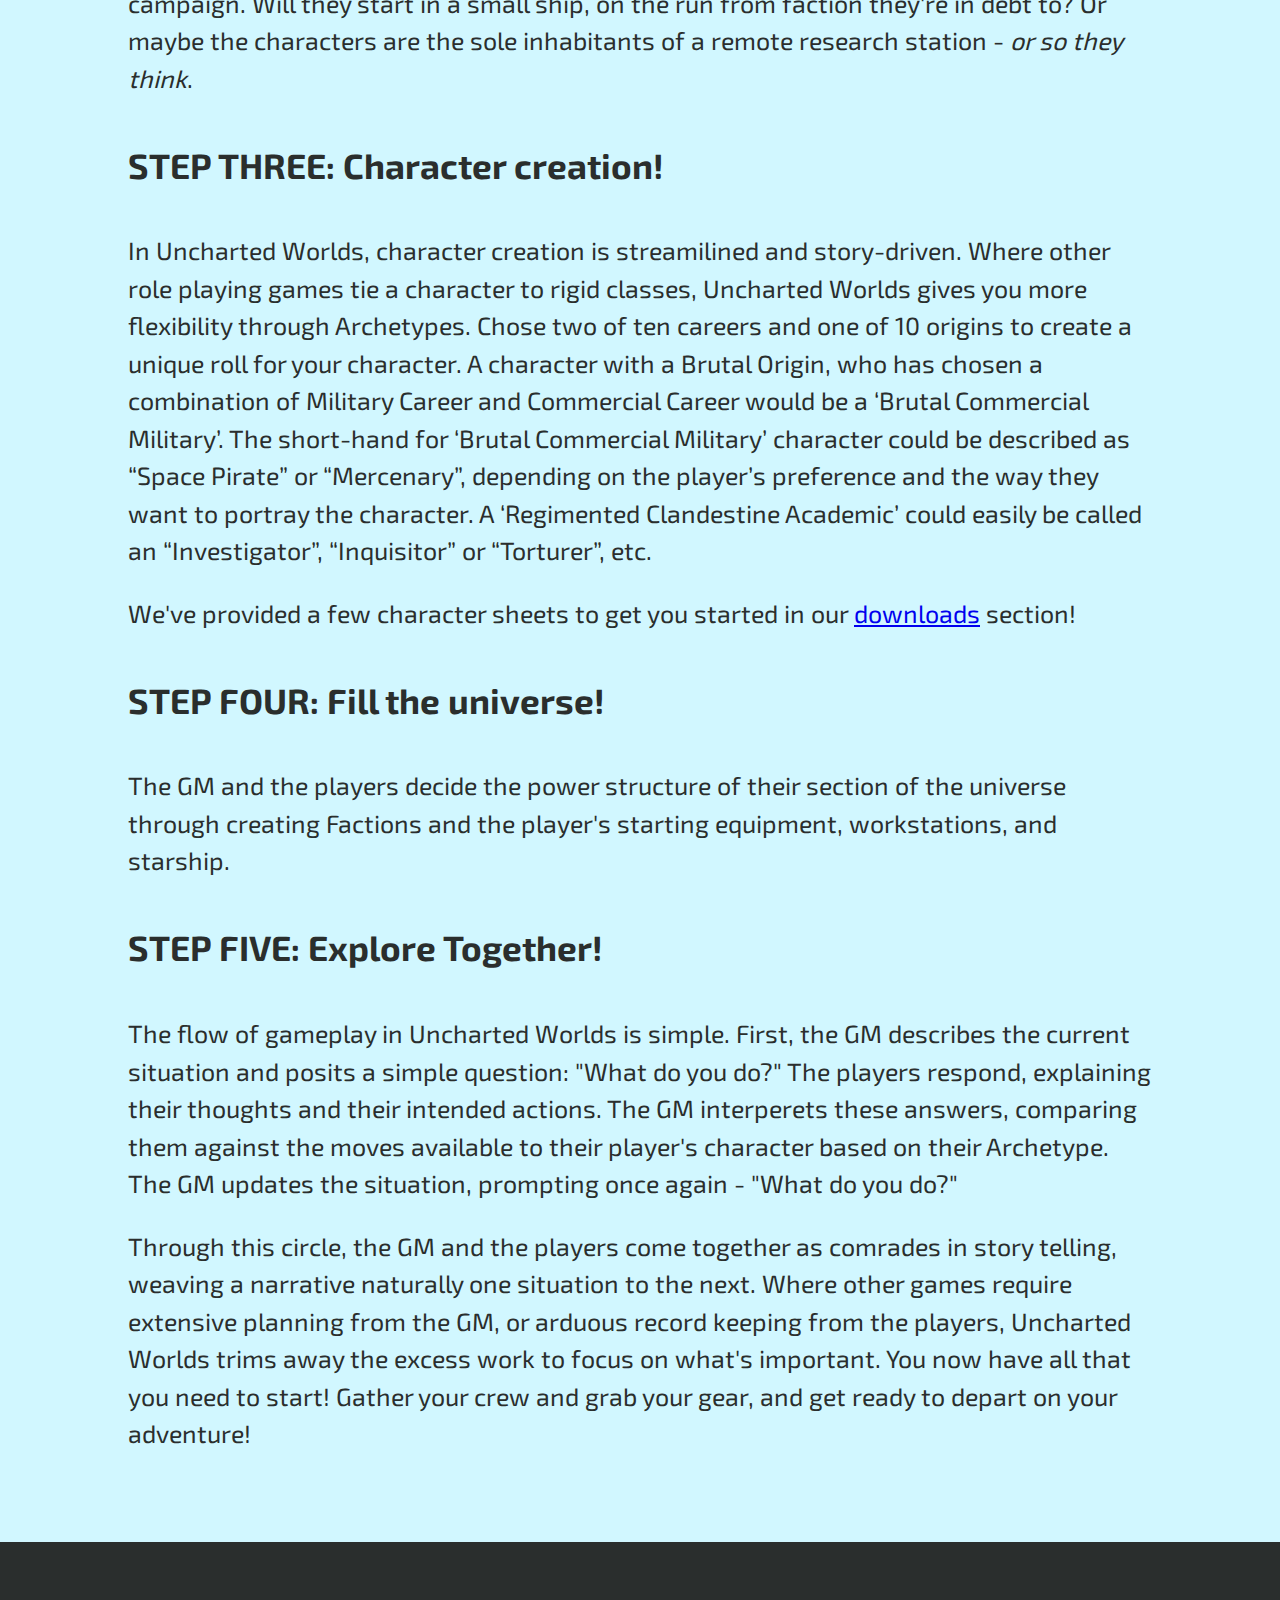
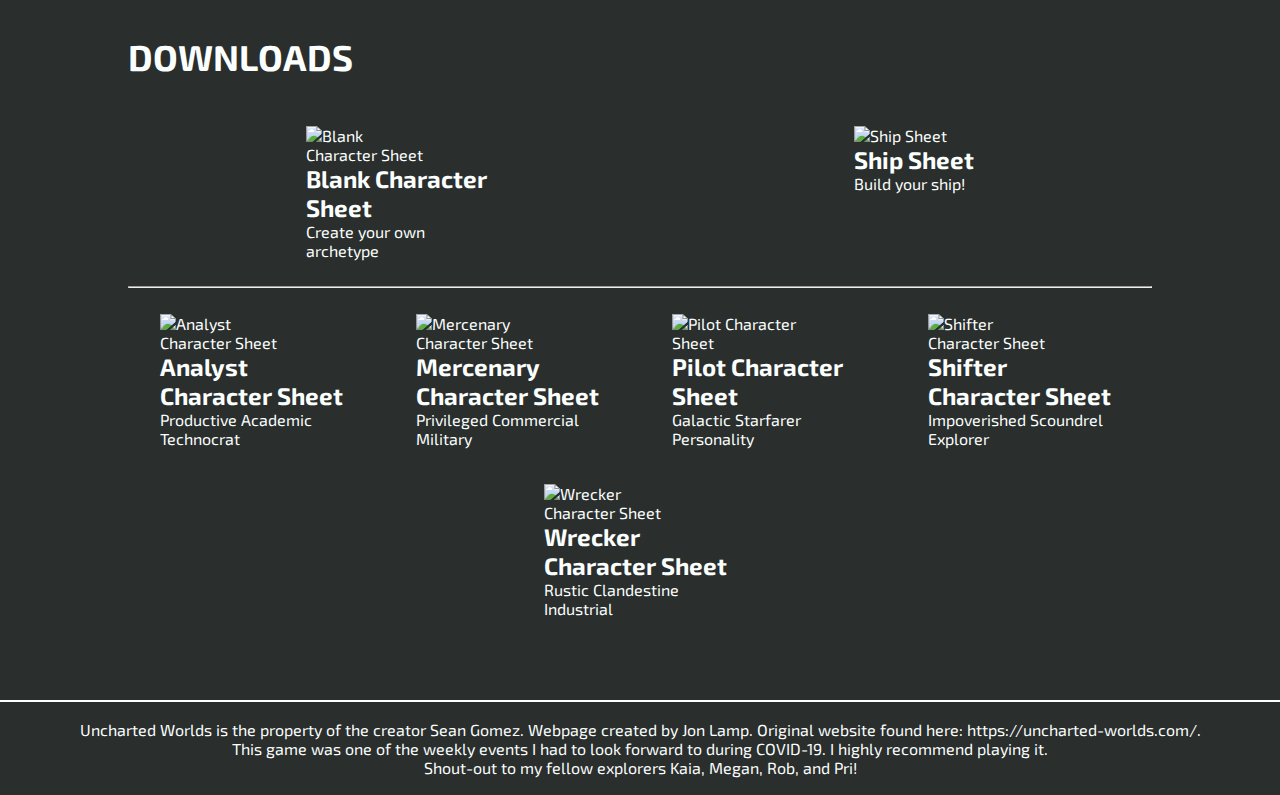
==== commit d87b4981: "Mobile Optimization 10172020" ====
--- a/index.html
+++ b/index.html
@@ -5,6 +5,7 @@
     <link rel="stylesheet" type="text/css" href="resources/main.css"/>
     <link rel="stylesheet" type="text/css" href="resources/home.css"/>
     <meta name="viewport" content="width=device-width, initial-scale=1.0, user-scalable = 0">
+    <meta name="viewport" content="width=device-width, height=device-height, initial-scale=1.0, minimum-scale=1.0">
 </head>
 <body>
     <div id="content">
@@ -86,14 +87,18 @@
                     STEP ONE: Buy the core rulebook!
                 </h4>
                 <div class="row">
-                    <a href="https://www.drivethrurpg.com/product/162122/Uncharted-Worlds"><div style="flex-direction:column">
-                        <img src="resources/core.jpg" alt="core_cover" style="height: 40vh;">
-                        Core Rule book
-                    </div></a>
-                    <a href="https://www.drivethrurpg.com/product/215816/Uncharted-Worlds-Far-Beyond-Humanity"><div style="flex-direction:column">
-                        <img src="resources/fbh.jpg" alt="expansion_cover" style="height: 40vh;">
-                        Far Beyond Humanity Expansion
-                    </div></a>
+                    <a href="https://www.drivethrurpg.com/product/162122/Uncharted-Worlds">
+                        <div class="rulebook" style="flex-direction:column">
+                            <img src="resources/core.jpg" alt="core_cover" style="height: 40vh;">
+                            Core Rule book
+                        </div>
+                    </a>
+                    <a href="https://www.drivethrurpg.com/product/215816/Uncharted-Worlds-Far-Beyond-Humanity">
+                        <div class="rulebook" style="flex-direction:column">
+                            <img src="resources/fbh.jpg" alt="expansion_cover" style="height: 40vh;">
+                            Far Beyond Humanity Expansion
+                        </div>
+                    </a>
                 </div>
             </div>
             <div id="step_two">
@@ -164,6 +169,9 @@
                         Build your ship!
                     </div>
                 </a>
+            </div>
+            <hr>
+            <div class="row">
                 <a href="https://uncharted-worlds.com///images/sheets/Analyst.pdf">
                     <div class="flex_grid_item">
                         <img src="https://uncharted-worlds.com//images/sheets/ProductiveAcademicTechnocrat-465x6402.jpg" alt="Analyst Character Sheet"/>
@@ -202,8 +210,8 @@
             </div>
         </div>
         <div id="footer">
-            Uncharted Worlds is the proptery of the creator Sean Gomez. I do not claim ownership of Uncharted Worlds in any sense.
-            Webpage created by Jon Lamp. Original website found here: <a href="https://uncharted-worlds.com/">https://uncharted-worlds.com/</a>. <br/>
+            Uncharted Worlds is the property of the creator Sean Gomez. 
+            Webpage created by <a href="https://jalamp.com">Jon Lamp</a>. Original website found here: <a href="https://uncharted-worlds.com/">https://uncharted-worlds.com/</a>. <br/>
             This game was one of the weekly events I had to look forward to during COVID-19. I highly recommend playing it. </br>
             Shout-out to my fellow explorers Kaia, Megan, Rob, and Pri!
         </div>
--- a/resources/home.css
+++ b/resources/home.css
@@ -14,7 +14,7 @@
     top: 0;
     width: 100% !important;
     border-bottom: 2px  solid var(--uw_white);
-    /*margin-left: -1vw;*/
+    padding: 1vh 1vw;
     z-index: 2;
     background-color: var(--uw_grey);
     justify-content: space-around;
@@ -23,7 +23,7 @@
 #nav a{
     text-decoration: none;
     color: var(--uw_white);
-    font-size: 1.25em;
+    font-size: 0.9em;
     flex-shrink: 2;
 }
 .nav_option {
@@ -71,7 +71,7 @@
     line-height: 1.5em;
 }
 .section h2{
-    font-size: 3em;
+    font-size: 2.25em;
 }
 .section h4 {
     font-size: 1.75em;
@@ -80,7 +80,7 @@
     display: flex;
 }
 .row div{
-    display: inline-flex;
+    /*display: inline-flex;*/
     padding: 0vh 2vw;
 }
 .row .flex_grid_item{
@@ -102,7 +102,13 @@
     color: var(--uw_grey);
 }
 #start .row{
+    display: flex;
     justify-content: space-around;
+    flex-wrap: wrap;
+    align-content: space-around;
+}
+.rulebook {
+    display: flex;
 }
 #start img {
     max-height: 30%;
@@ -111,6 +117,7 @@
 #downloads{
     background-color: var(--uw_grey);
     color: var(--uw_white);
+    font-size: 1em;
 }
 #downloads .row {
     justify-content: space-around;
@@ -140,22 +147,32 @@
     color: var(--uw_white);
     border-top: 2px solid var(--uw_white);
     text-align: center;
-    padding: 2vh 0vw;
+    padding: 2vh 2vw;
 }
 #footer a{
     text-decoration: none;
     color: var(--uw_white);
 }
 @media screen and (max-width: 600px){
+    body {
+        max-width: 100vw;
+        padding: 0px;
+        margin: 0px;
+    }
     .nav_option{
         padding: 1vh 1vw;
-        font-size: 1em !important;
+        font-size: 0.9em !important;
+        max-width: 100vw;
     }
     .section .row {
         display: block;
     }
-    .content{
+    #content{
         padding: 0vh 0vw;
+        max-width: 100vw;
+    }
+    #about, #start {
+        font-size: 1.15em;
     }
     #downloads .row{
         display: flex;
@@ -164,9 +181,12 @@
         justify-content: space-between;
     }
     #downloads .row .flex_grid_item{
-        max-width: 40vw;
+        max-width: 35vw;
     }
     #downloads .row .flex_grid_item h4{
         font-size: 1em;
     }
+    .content {
+        font-size: 1em;
+    }
 }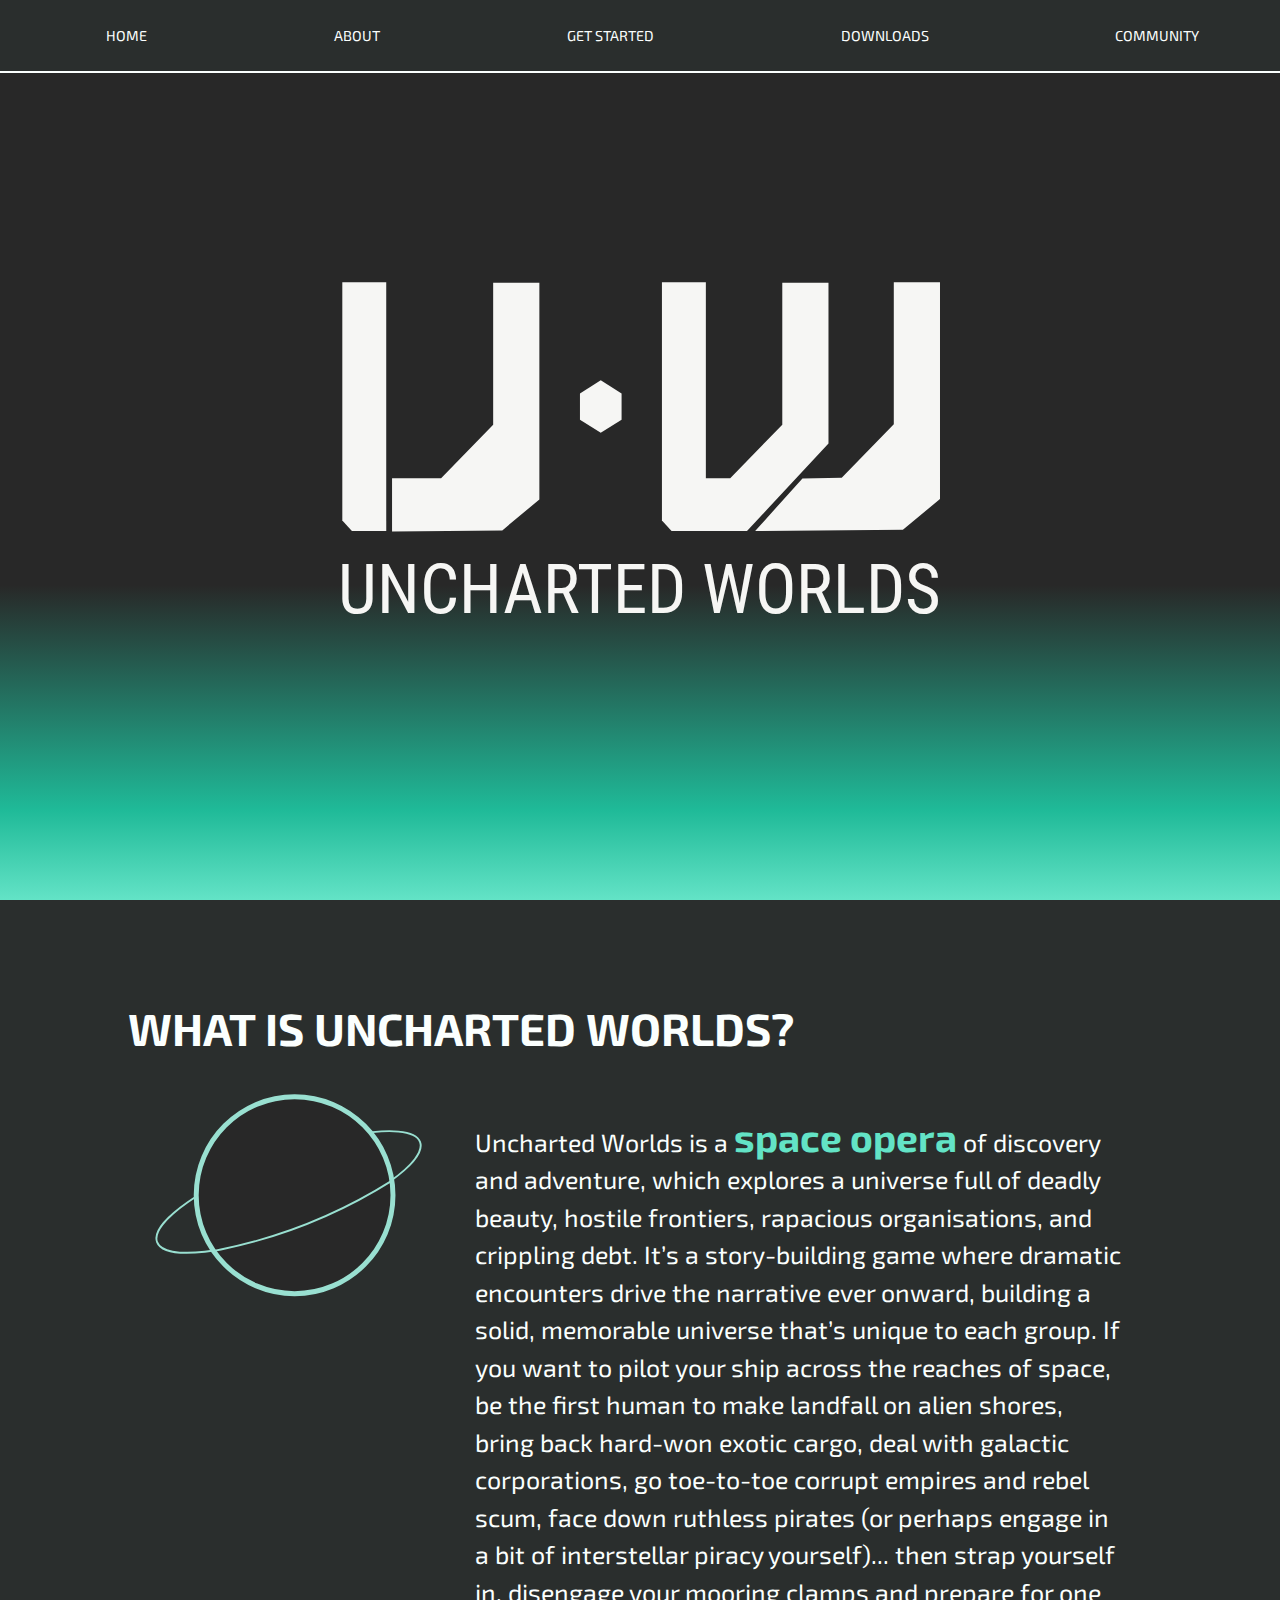
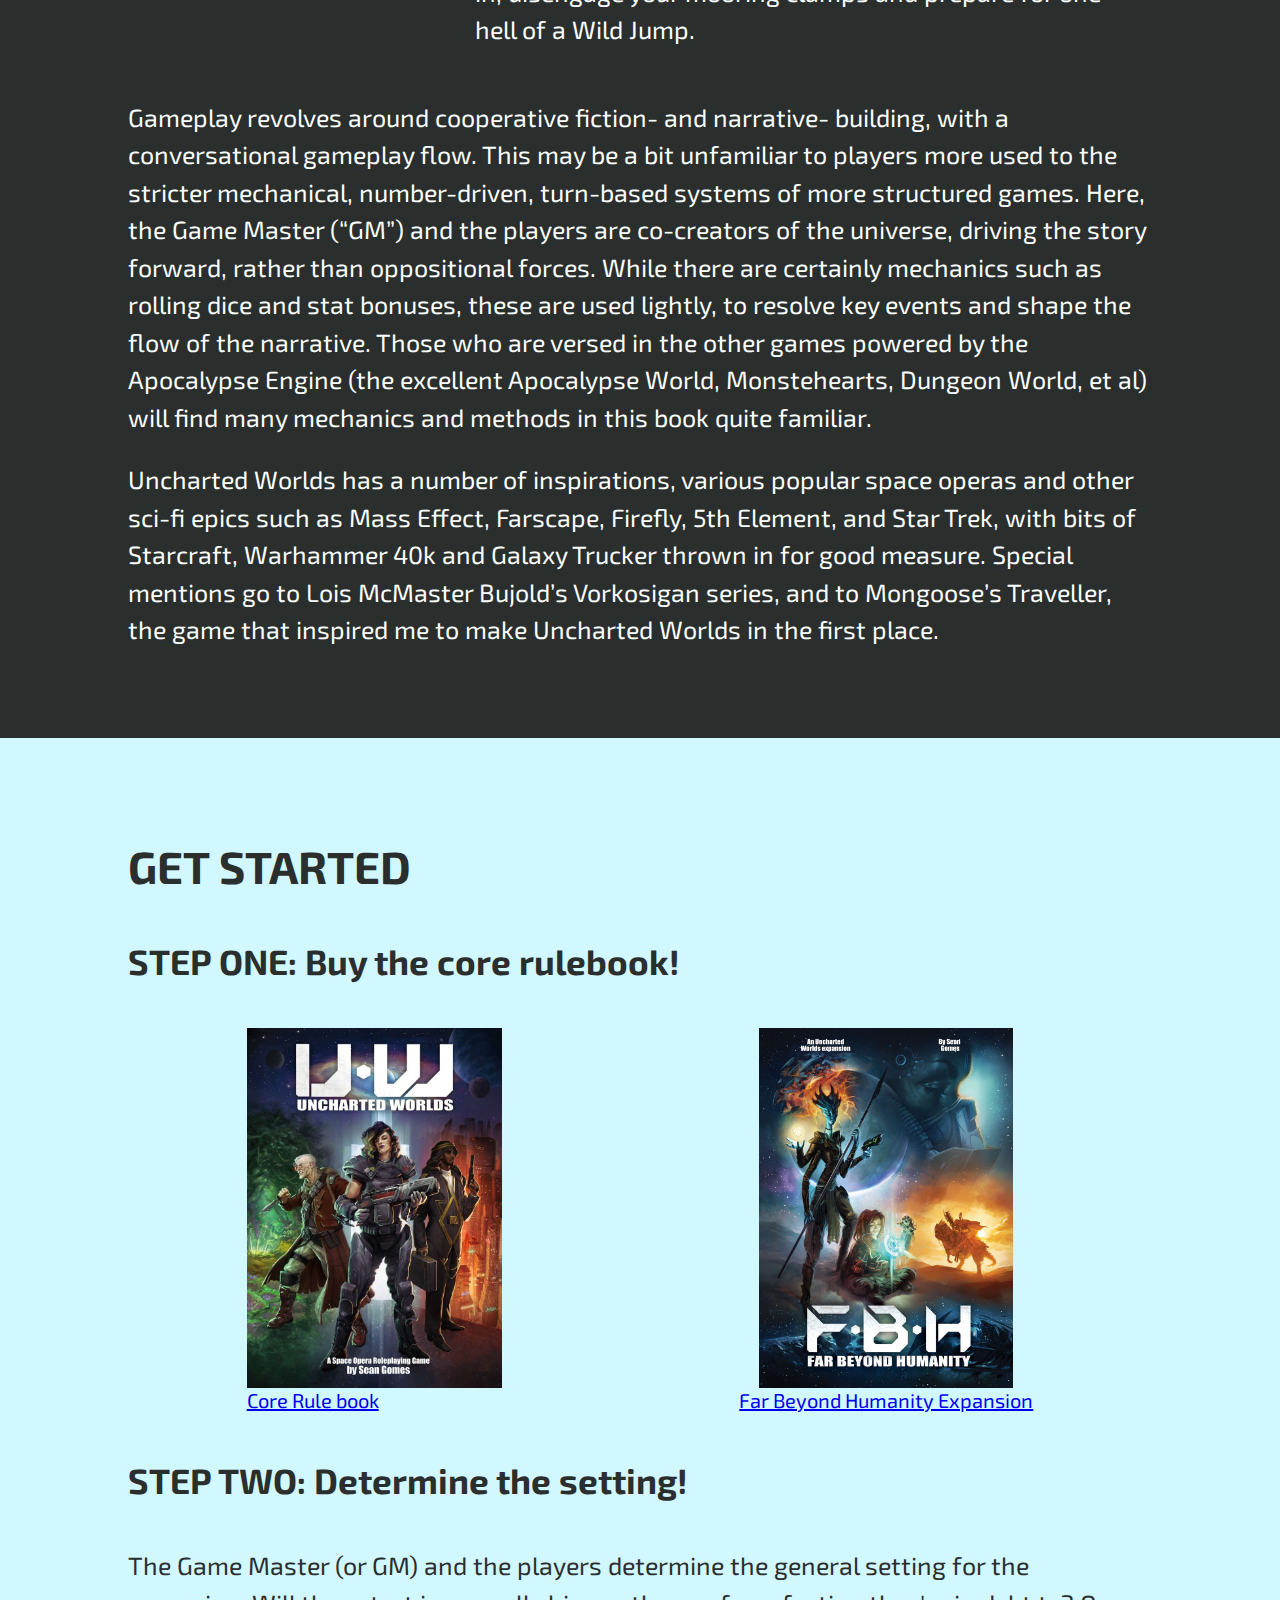
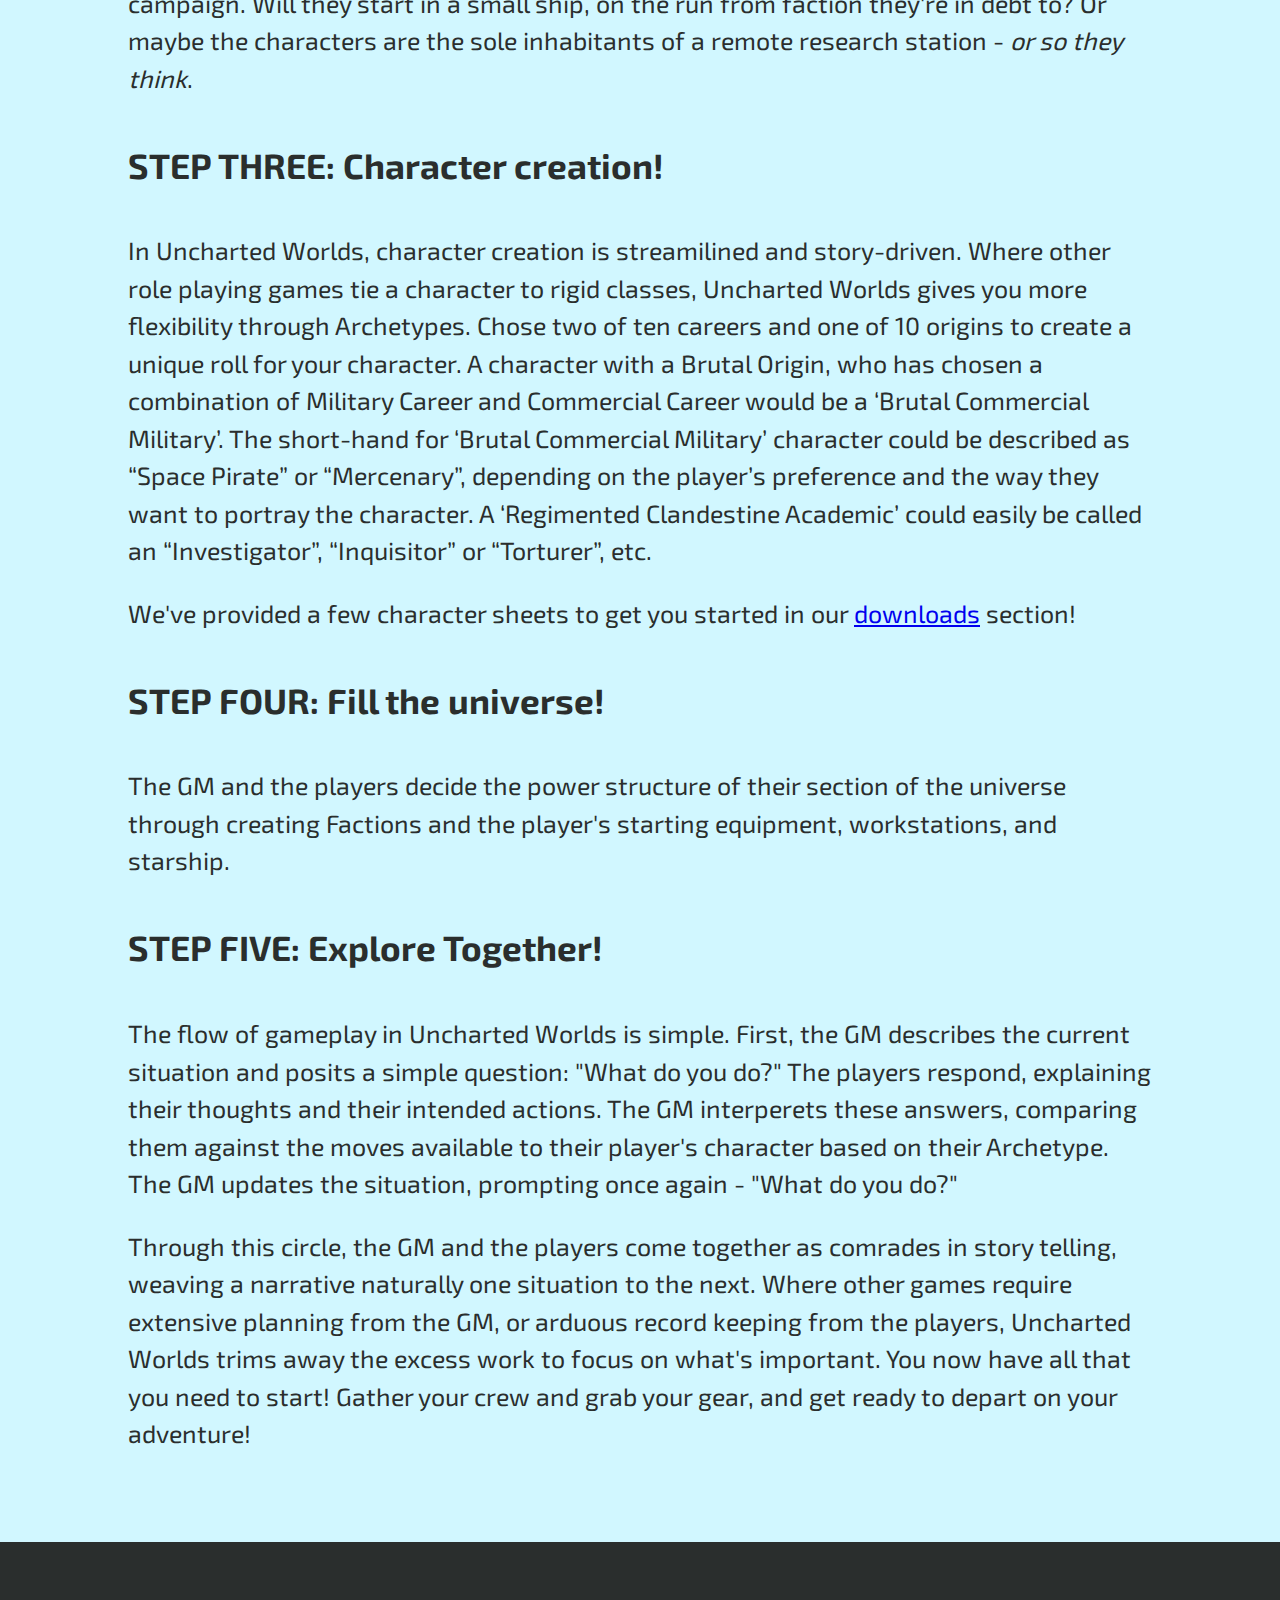
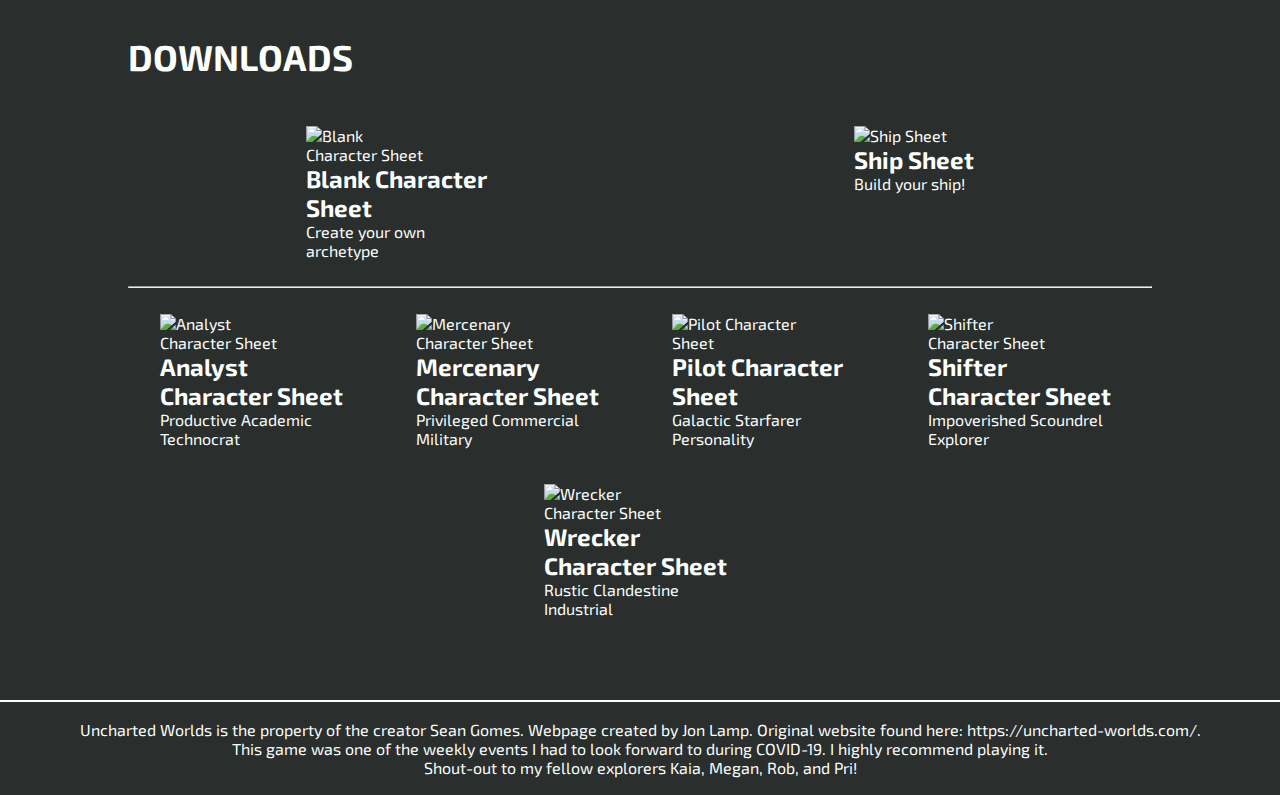
==== commit fda171dd: "Minor text fixes" ====
--- a/index.html
+++ b/index.html
@@ -4,8 +4,10 @@
     <title>Uncharted Worlds</title>
     <link rel="stylesheet" type="text/css" href="resources/main.css"/>
     <link rel="stylesheet" type="text/css" href="resources/home.css"/>
-    <meta name="viewport" content="width=device-width, initial-scale=1.0, user-scalable = 0">
     <meta name="viewport" content="width=device-width, height=device-height, initial-scale=1.0, minimum-scale=1.0">
+    <meta property="og:title" content="Uncharted Worlds - A tabletop space opera RPG"/>
+    <meta property="og:image" content="resources/UNCHRT_logo.svg"/>
+    <meta property="og:description" content="Uncharted Worlds is a tabletop roleplaying game created by Sean Gomez using the Apocalypse Engine in an epic space opera setting."/>
 </head>
 <body>
     <div id="content">
@@ -210,7 +212,7 @@
             </div>
         </div>
         <div id="footer">
-            Uncharted Worlds is the property of the creator Sean Gomez. 
+            Uncharted Worlds is the property of the creator Sean Gomes. 
             Webpage created by <a href="https://jalamp.com">Jon Lamp</a>. Original website found here: <a href="https://uncharted-worlds.com/">https://uncharted-worlds.com/</a>. <br/>
             This game was one of the weekly events I had to look forward to during COVID-19. I highly recommend playing it. </br>
             Shout-out to my fellow explorers Kaia, Megan, Rob, and Pri!
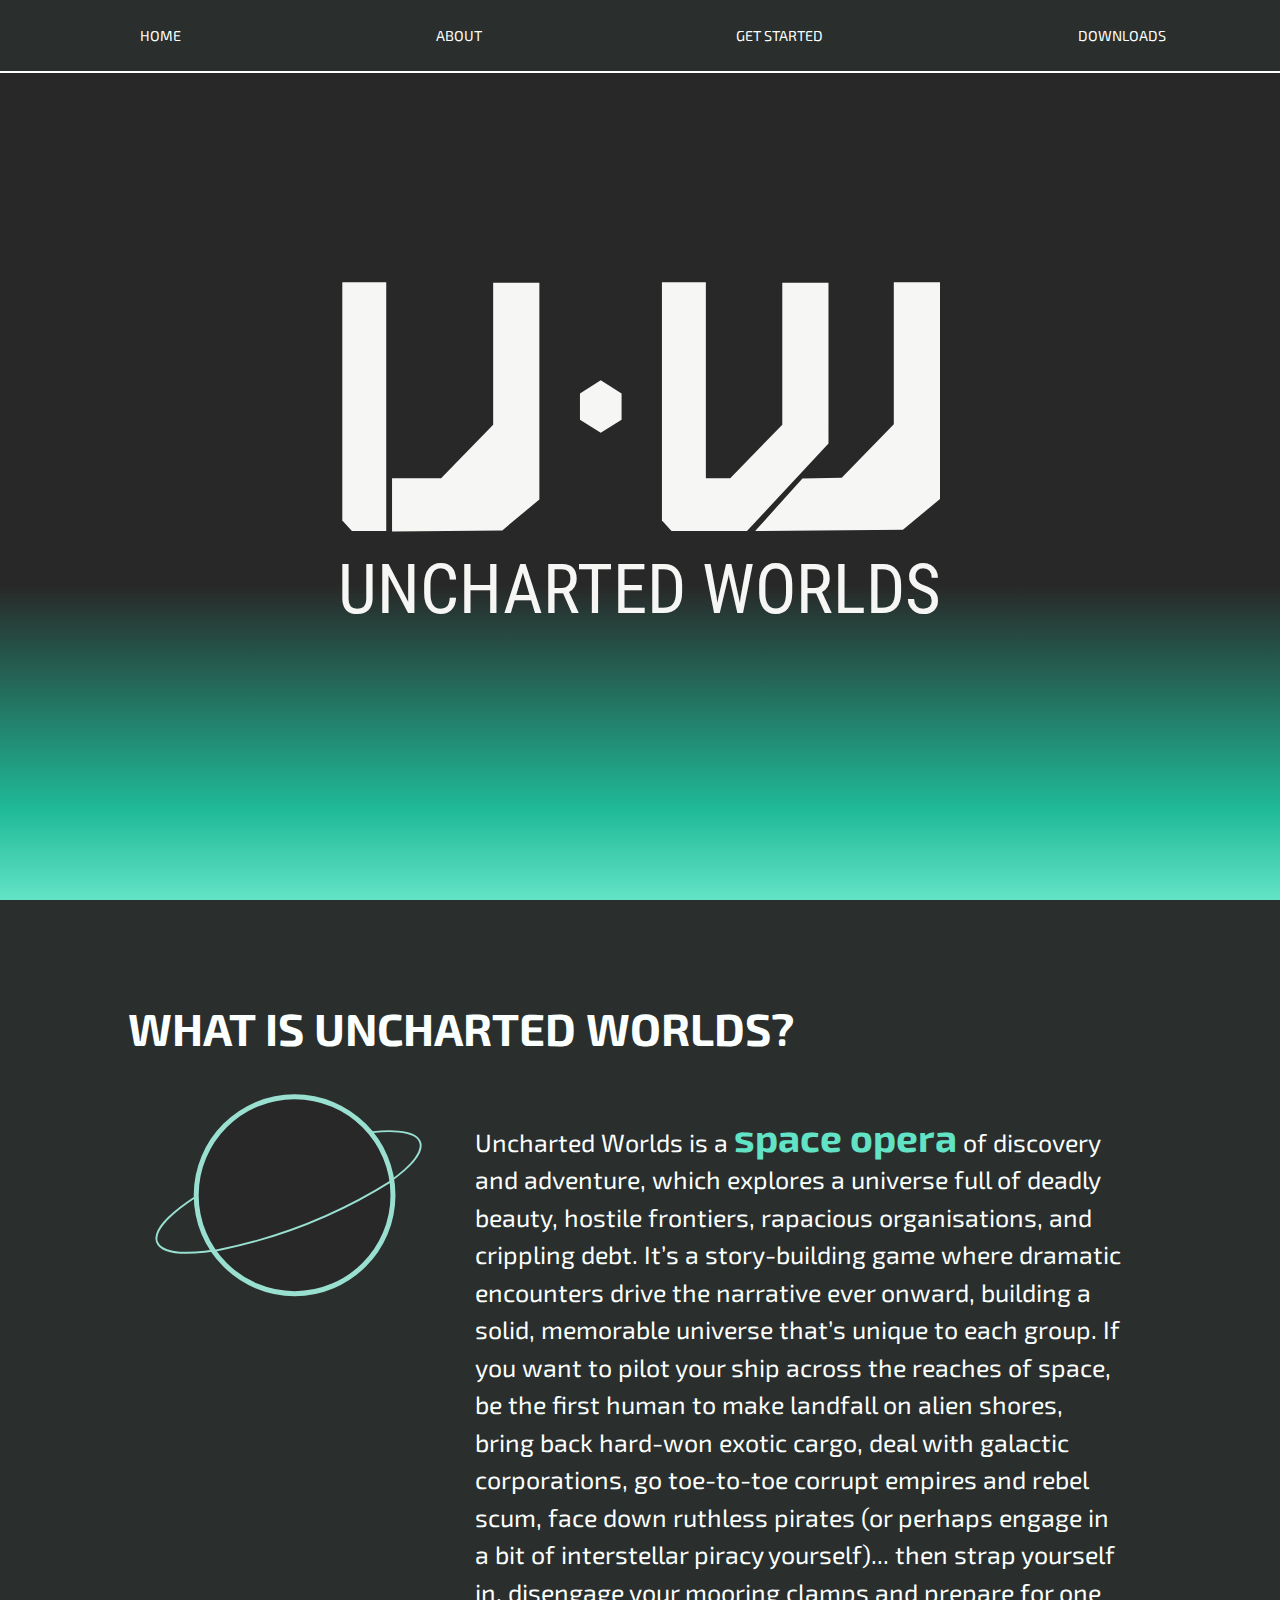
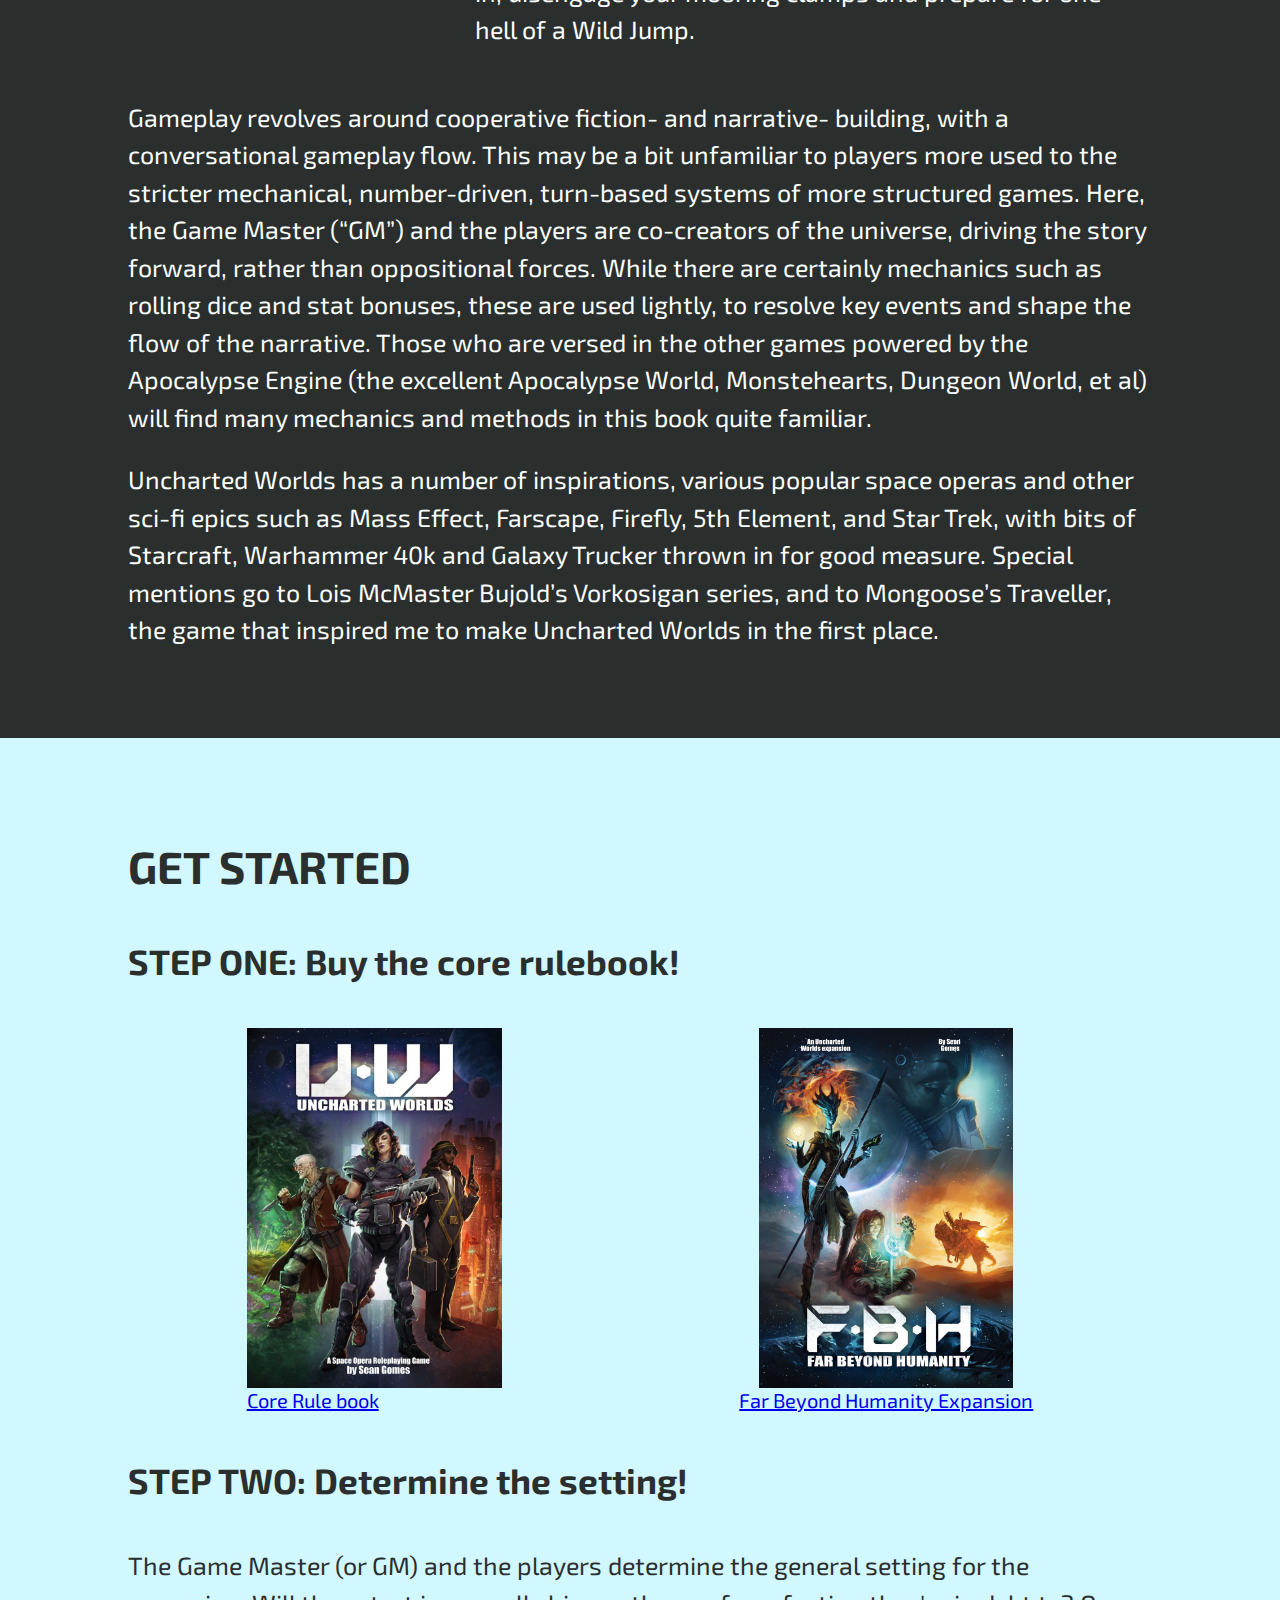
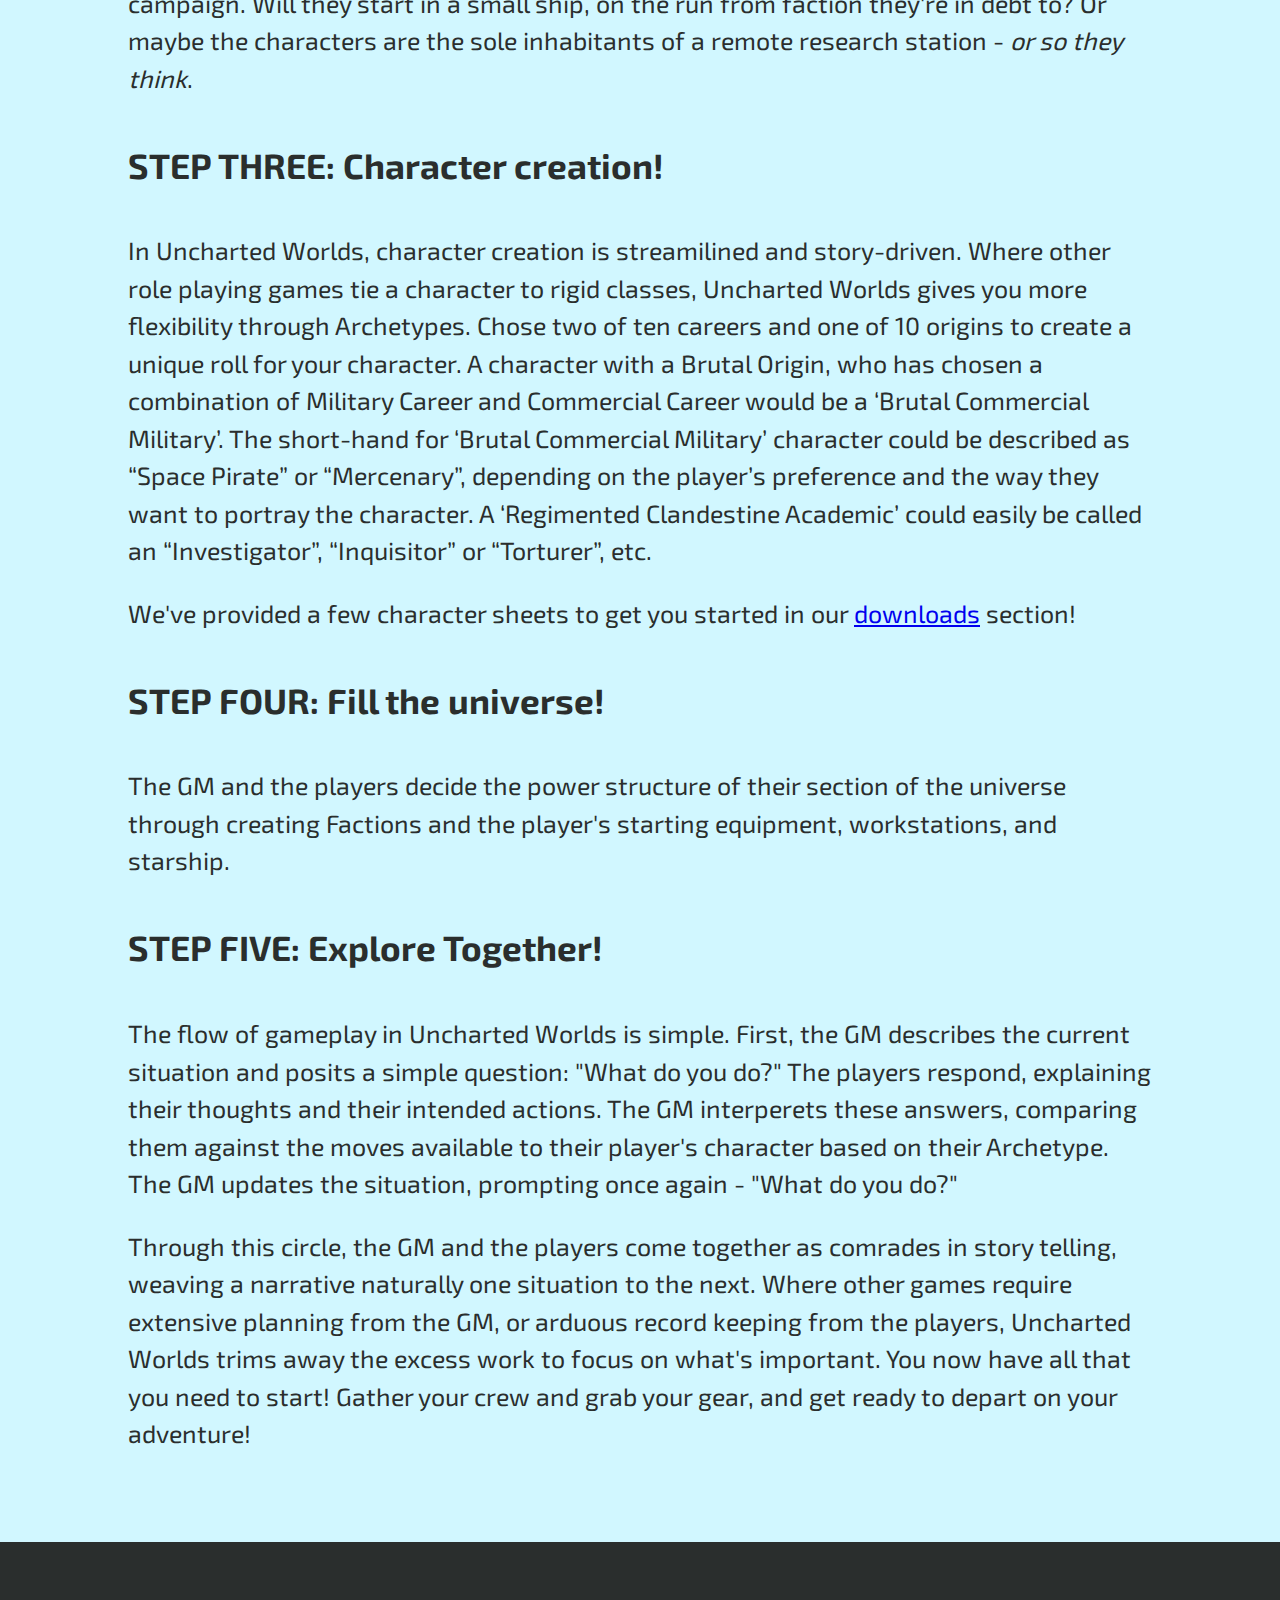
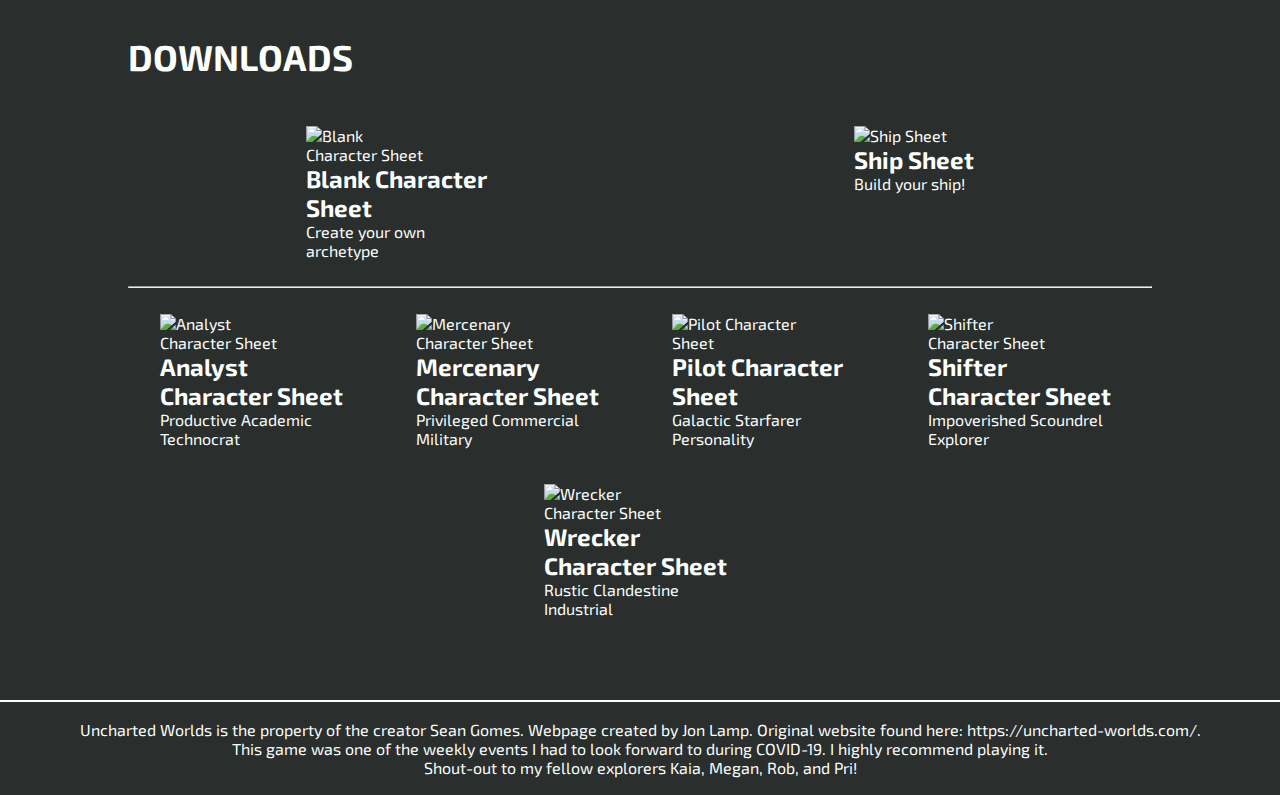
==== commit 13bced54: "Removed community link" ====
--- a/index.html
+++ b/index.html
@@ -30,11 +30,6 @@
             <a href="#downloads" class="nav_option">
                 <div >
                    DOWNLOADS
-                </div>
-            </a>
-            <a href="https://uncharted-worlds.com/forum/" class="nav_option">
-                <div >
-                    COMMUNITY
                 </div>
             </a>
         </div>
